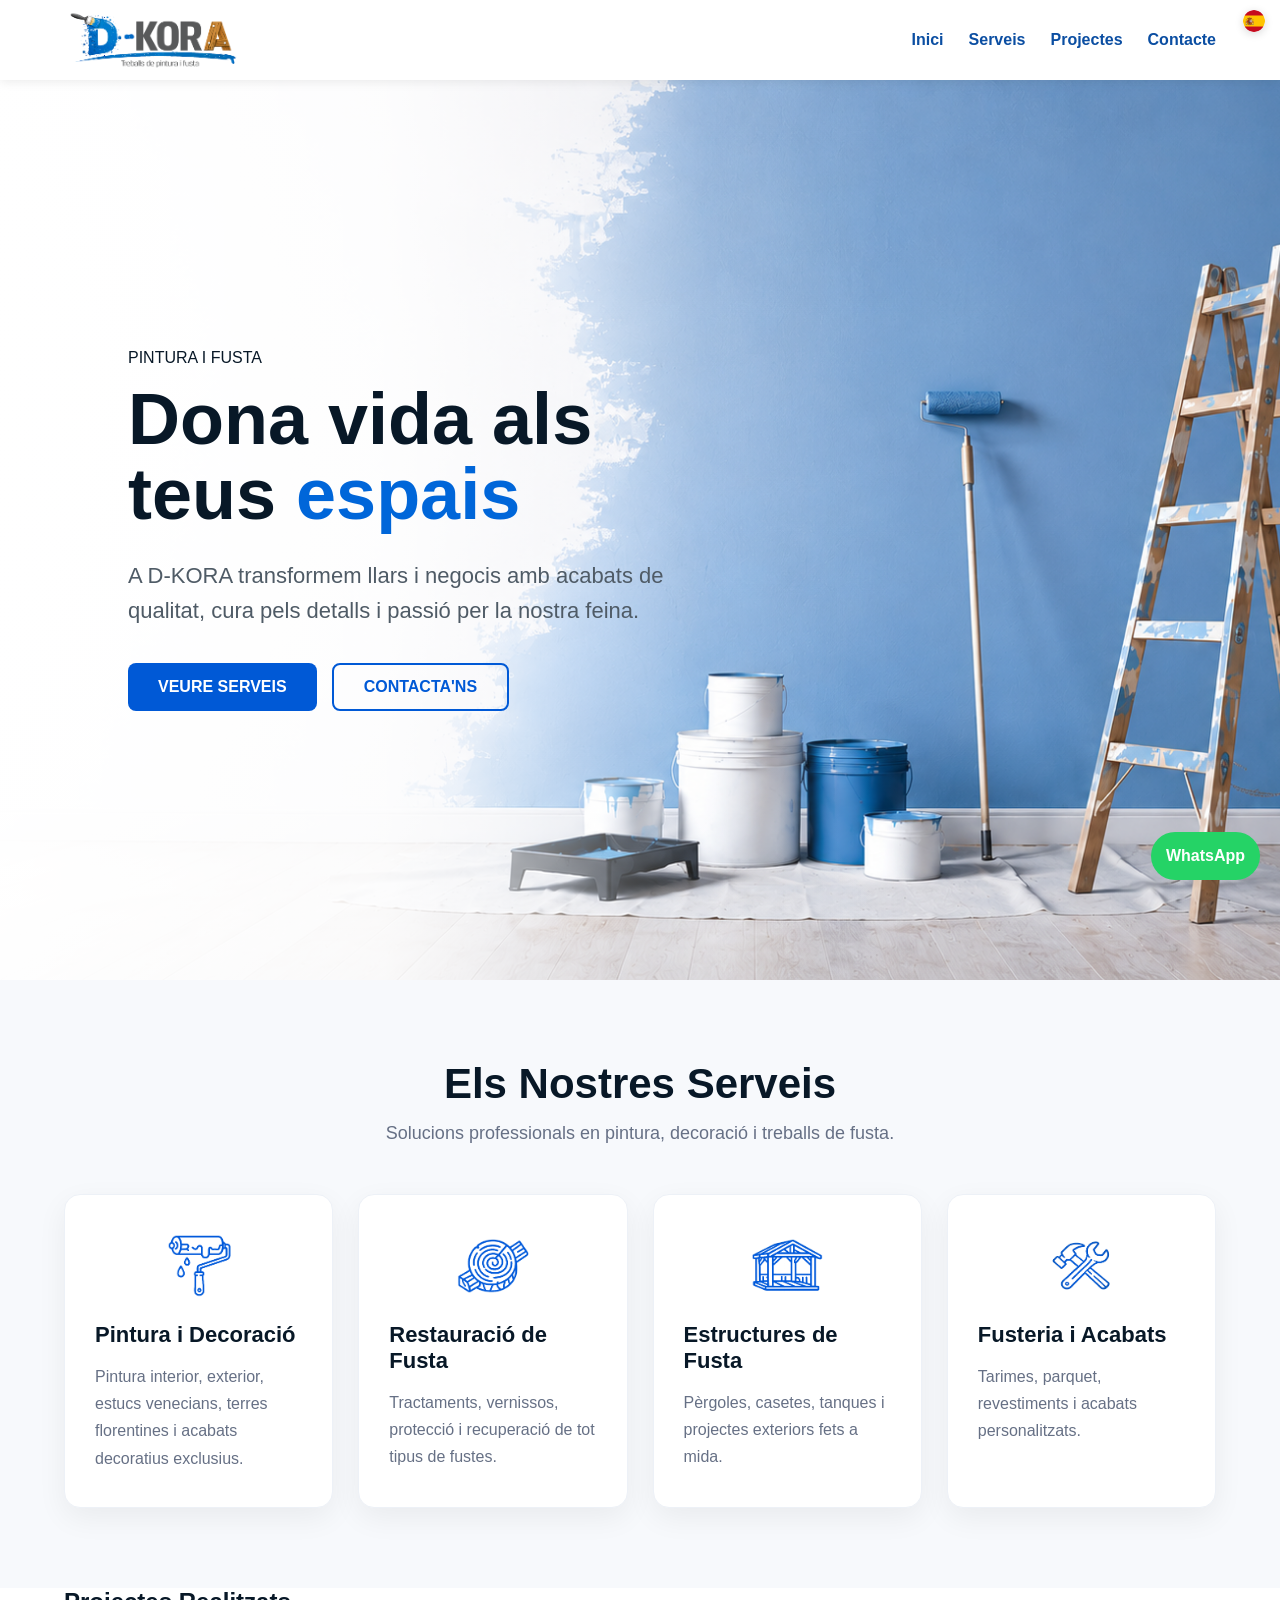
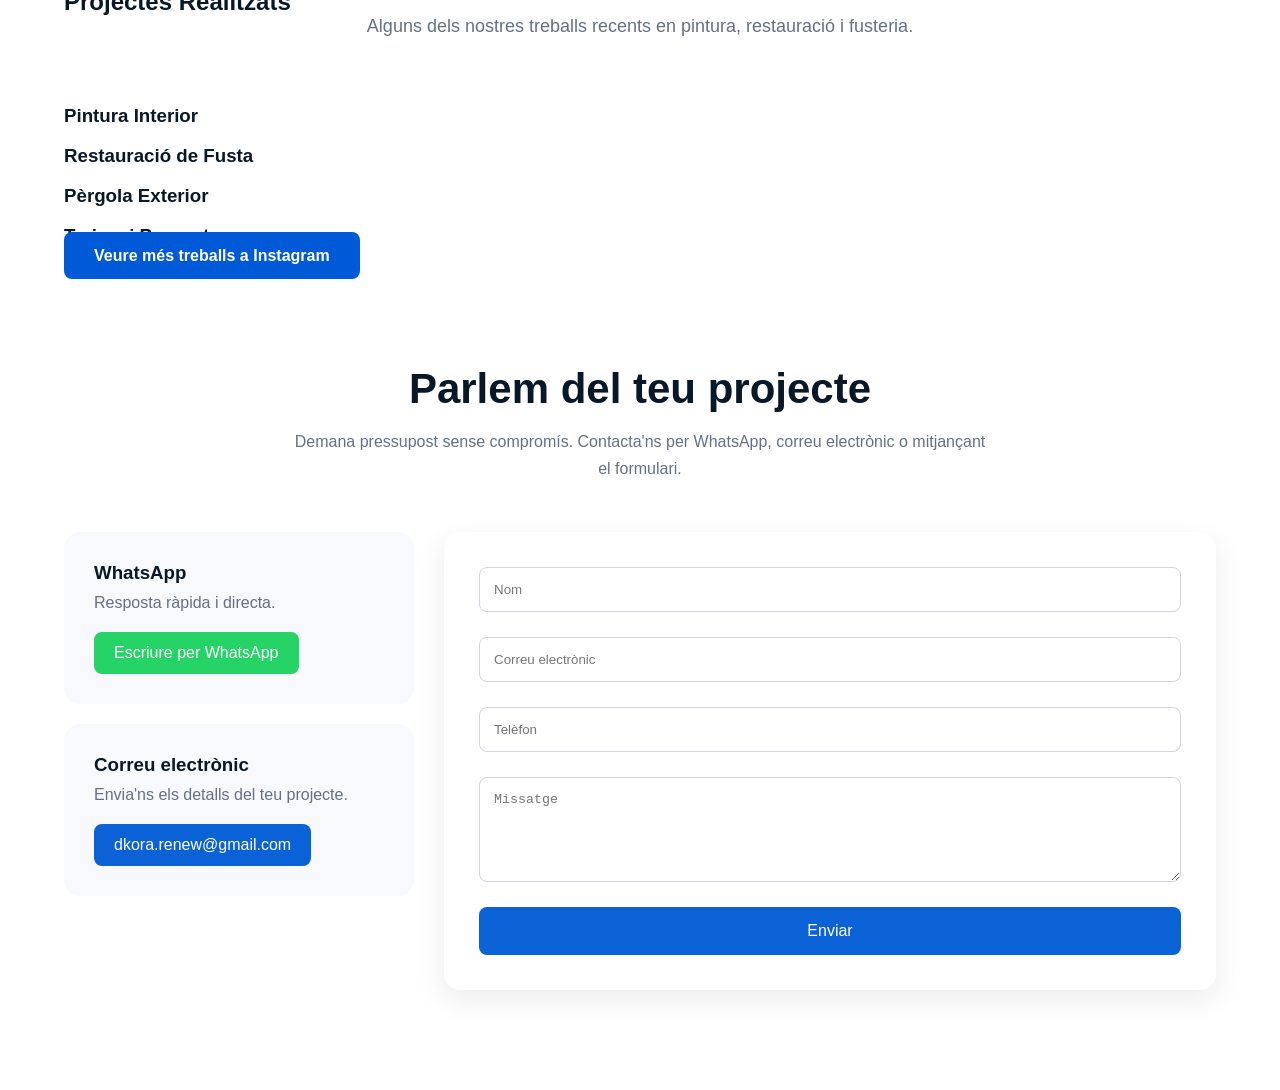
==== index.html @ 0441ef59 "Update index.html" ====
<!DOCTYPE html>
<html lang="es">
<head>
<meta charset="UTF-8">
<meta name="viewport" content="width=device-width,initial-scale=1">
<title>D-KORA</title>
<link rel="stylesheet" href="css/styles.css">
</head>
<body>
<header class="header">
<div class="container">
 <a href="#inicio" class="logo">
        <img src="img/logo.png" alt="D-KORA">
    </a>
<nav>
    <a href="#inicio"
       data-cat="Inici"
       data-es="Inicio">
       Inici
    </a>

    <a href="#servicios"
       data-cat="Serveis"
       data-es="Servicios">
       Serveis
    </a>

    <a href="#proyectos"
       data-cat="Projectes"
       data-es="Proyectos">
       Projectes
    </a>

    <a href="#contacto"
       data-cat="Contacte"
       data-es="Contacto">
       Contacte
    </a>
</nav>

<div class="lang-switch">
    <button id="lang-btn" aria-label="Cambiar idioma">
        <img id="lang-flag" src="img/es.png" alt="Cambiar idioma">
    </button>
</div>
 </div>
</header>

<section id="inicio" class="hero">
    <div class="hero-overlay">
        <div class="hero-content">
           <span id="hero-subtitle">PINTURA I FUSTA</span>

<h1 id="hero-title">
    Dona vida als teus <span>espais</span>
</h1>

<p id="hero-text">
    A D-KORA transformem llars i negocis amb acabats de qualitat,
    cura pels detalls i passió per la nostra feina.
</p>



            <div class="hero-buttons">
               <a id="btn-services" href="#servicios" class="btn-primary">
    VEURE SERVEIS
</a>

<a id="btn-contact" href="#contacto" class="btn-secondary">
    CONTACTA'NS
</a>
            </div>
        </div>
    </div>
</section>

<section id="servicios" class="section services">

    <div class="container">

        <h2 data-cat="Els Nostres Serveis" data-es="Nuestros Servicios">
            Els Nostres Serveis
        </h2>

        <p class="section-subtitle"
           data-cat="Solucions professionals en pintura, decoració i treballs de fusta."
           data-es="Soluciones profesionales en pintura, decoración y trabajos de madera.">
            Solucions professionals en pintura, decoració i treballs de fusta.
        </p>

        <div class="services-grid">

            <div class="service-card">
                <div class="service-icon">
                   <img src="img/ic_paint.png" alt="D-KORA" class="icon">
               </div>

                <h3 data-cat="Pintura i Decoració"
                    data-es="Pintura y Decoración">
                    Pintura i Decoració
                </h3>

                <p>
                    Pintura interior, exterior, estucs venecians,
                    terres florentines i acabats decoratius exclusius.
                </p>
            </div>

            <div class="service-card">
                <div class="service-icon">
                  <img src="img/ic_wood.png" alt="D-KORA" class="icon">
                </div>

                <h3 data-cat="Restauració de Fusta"
                    data-es="Restauración de Madera">
                    Restauració de Fusta
                </h3>

                <p>
                    Tractaments, vernissos, protecció i
                    recuperació de tot tipus de fustes.
                </p>
            </div>

            <div class="service-card">
                <div class="service-icon">
                 <img src="img/ic_structure.png" alt="D-KORA" class="icon">  
                </div>

                <h3 data-cat="Estructures de Fusta"
                    data-es="Estructuras de Madera">
                    Estructures de Fusta
                </h3>

                <p>
                    Pèrgoles, casetes, tanques i
                    projectes exteriors fets a mida.
                </p>
            </div>

            <div class="service-card">
                <div class="service-icon">
                   <img src="img/ic_maint.png" alt="D-KORA" class="icon">  
                </div>

                <h3 data-cat="Fusteria i Acabats"
                    data-es="Carpintería y Acabados">
                    Fusteria i Acabats
                </h3>

                <p>
                    Tarimes, parquet, revestiments i
                    acabats personalitzats.
                </p>
            </div>

        </div>

    </div>

</section>

<section id="proyectos" class="projects">

    <div class="container">

        <h2>Projectes Realitzats</h2>

        <p class="section-subtitle">
            Alguns dels nostres treballs recents en pintura,
            restauració i fusteria.
        </p>

        <div class="projects-grid">

            <div class="project-card large">
                <img src="img/projecte1.jpg" alt="">
                <div class="project-info">
                    <h3>Pintura Interior</h3>
                </div>
            </div>

            <div class="project-card">
                <img src="img/projecte2.jpg" alt="">
                <div class="project-info">
                    <h3>Restauració de Fusta</h3>
                </div>
            </div>

            <div class="project-card">
                <img src="img/projecte3.jpg" alt="">
                <div class="project-info">
                    <h3>Pèrgola Exterior</h3>
                </div>
            </div>

            <div class="project-card">
                <img src="img/projecte4.jpg" alt="">
                <div class="project-info">
                    <h3>Tarima i Parquet</h3>
                </div>
            </div>

        </div>

        <a
            href="https://www.instagram.com/dkora.renew/"
            target="_blank"
            class="btn-primary">
            Veure més treballs a Instagram
        </a>

    </div>

</section>
<section id="contacto" class="contact-section">

    <div class="container">

        <div class="contact-header">
            <h2>Parlem del teu projecte</h2>
            <p>
                Demana pressupost sense compromís.
                Contacta'ns per WhatsApp, correu electrònic
                o mitjançant el formulari.
            </p>
        </div>

        <div class="contact-grid">

            <div class="contact-info">

                <div class="contact-card">
                    <h3>WhatsApp</h3>
                    <p>Resposta ràpida i directa.</p>

                    <a
                        href="https://wa.me/34695128350"
                        target="_blank"
                        class="contact-btn whatsapp-btn">
                        Escriure per WhatsApp
                    </a>
                </div>

                <div class="contact-card">
                    <h3>Correu electrònic</h3>
                    <p>Envia'ns els detalls del teu projecte.</p>

                    <a
                        href="mailto:dkora.renew@gmail.com"
                        class="contact-btn">
                        dkora.renew@gmail.com
                    </a>
                </div>

            </div>

         <form id="contact-form" class="contact-form">

    <input
        type="text"
        id="nombre"
        placeholder="Nom"
        required>

    <input
        type="email"
        id="email"
        placeholder="Email"
        required>

    <input
        type="tel"
        id="telefono"
        placeholder="Telèfon">

    <textarea
        id="mensaje"
        rows="5"
        placeholder="Explica'ns el teu projecte"
        required></textarea>

    <button id="btn-enviar" type="submit">
    Sol·licitar pressupost
</button>
     

</form>
           
        </div>

    </div>

</section>

<a class="whatsapp" href="https://wa.me/34695128350" target="_blank">WhatsApp</a>

<script src="js/main.js"></script>
</body>
</html>
---- css/styles.css ----
*{
    margin:0;
    padding:0;
    box-sizing:border-box;
}

html{
    scroll-behavior:smooth;
}

body{
    font-family:Arial,sans-serif;
    color:#081827;
}

.container{
    width:min(1200px,90%);
    margin:auto;
}

/* HEADER */

.header{
    position:sticky;
    top:0;
    background:#fff;
    padding:10px 0;
    box-shadow:0 2px 10px rgba(0,0,0,.08);
    z-index:1000;
    position:relative;
}

.header .container{
    display:flex;
    justify-content:space-between;
    align-items:center;
}

.logo{
    display:flex;
    align-items:center;
    text-decoration:none;
}

.logo img{
    height:60px;
    width:auto;
    display:block;
}

nav{
    display:flex;
    align-items:center;
    gap:25px;
}

nav a{
    text-decoration:none;
    color:#0b4ea2;
    font-weight:600;
    transition:.3s;
}

nav a:hover{
    color:#0059d6;
}

/* IDIOMA */

.lang-switch{
    position:absolute;
    top:10px;
    right:15px;
    z-index:2000;
}

#lang-btn{
    background:none;
    border:none;
    padding:0;
    margin:0;
    cursor:pointer;
    display:flex;
    align-items:center;
    justify-content:center;
}

#lang-flag{
    width:22px;
    height:22px;
    display:block;
    border-radius:50%;
    box-shadow:0 2px 8px rgba(0,0,0,.15);
    transition:.3s;
}

#lang-flag:hover{
    transform:scale(1.1);
}

/* HERO */

.hero{
    min-height:100vh;
    background-image:
        linear-gradient(
            90deg,
            rgba(255,255,255,0.97) 0%,
            rgba(255,255,255,0.85) 30%,
            rgba(255,255,255,0.10) 55%,
            rgba(255,255,255,0) 70%
        ),
        url("../img/hero-bg.png");

    background-size:cover;
    background-position:center;
    display:flex;
    align-items:center;
}

.hero-overlay{
    width:100%;
}

.hero-content{
    max-width:550px;
    margin-left:10%;
}

.hero-subtitle{
    color:#0059d6;
    font-size:14px;
    font-weight:700;
    letter-spacing:1px;
}

.hero h1{
    font-size:72px;
    line-height:1.05;
    margin:15px 0 25px;
    color:#081827;
}

.hero h1 span{
    color:#0066d9;
}

.hero p{
    font-size:22px;
    line-height:1.6;
    color:#4f5b66;
    margin-bottom:35px;
}

/* BOTONES */

.hero-buttons{
    display:flex;
    gap:15px;
    flex-wrap:wrap;
}

.btn-primary{
    background:#0059d6;
    color:white;
    padding:15px 30px;
    border-radius:8px;
    text-decoration:none;
    font-weight:600;
    transition:.3s;
}

.btn-primary:hover{
    transform:translateY(-2px);
}

.btn-secondary{
    border:2px solid #0059d6;
    color:#0059d6;
    padding:13px 30px;
    border-radius:8px;
    text-decoration:none;
    font-weight:600;
    transition:.3s;
}

.btn-secondary:hover{
    background:#0059d6;
    color:white;
}

.btn{
    display:inline-block;
    margin-top:20px;
    background:#0b62d6;
    color:#fff;
    padding:12px 20px;
    border-radius:8px;
    text-decoration:none;
}

/* SECCIONES */

.section{
    padding:80px 0;
}

.alt{
    background:#f5f7fb;
}


/* GRID */

.grid{
    display:grid;
    grid-template-columns:repeat(auto-fit,minmax(220px,1fr));
    gap:20px;
    margin-top:30px;
}

.card{
    background:#fff;
    padding:30px;
    border-radius:12px;
    box-shadow:0 2px 10px rgba(0,0,0,.08);
    transition:.3s;
}

.card:hover{
    transform:translateY(-5px);
}

/* FORMULARIO */

form{
    display:grid;
    gap:10px;
}

input,
textarea{
    padding:12px;
    border:1px solid #ddd;
    border-radius:8px;
}

button{
    padding:12px;
    background:#0b62d6;
    color:#fff;
    border:0;
    border-radius:8px;
    cursor:pointer;
}

/* WHATSAPP */

.whatsapp{
    position:fixed;
    right:20px;
    bottom:20px;
    background:#25D366;
    color:#fff;
    padding:15px;
    border-radius:50px;
    text-decoration:none;
    font-weight:600;
    z-index:999;
}

/* SERVICIOS */

.services{
    background:#f7f9fc;
}

.services h2{
    text-align:center;
    font-size:42px;
    margin-bottom:15px;
}

.section-subtitle{
    text-align:center;
    color:#667085;
    max-width:700px;
    margin:0 auto 50px;
    font-size:18px;
}

.services-grid{
    display:grid;
    grid-template-columns:repeat(auto-fit,minmax(260px,1fr));
    gap:25px;
}

.service-card{
    background:#fff;
    padding:35px 30px;
    border-radius:16px;
    box-shadow:0 10px 30px rgba(0,0,0,.06);
    transition:.3s;
    border:1px solid #edf1f7;
}

.service-card:hover{
    transform:translateY(-8px);
    box-shadow:0 20px 40px rgba(0,0,0,.12);
}

.service-icon{
    margin-bottom:20px;
    display:flex;
    justify-content:center;
}

.icon{
    width:72px;
    height:72px;
    object-fit:contain;
    display:block;
}

.service-card h3{
    font-size:22px;
    margin-bottom:15px;
    color:#081827;
}

.service-card p{
    color:#667085;
    line-height:1.7;
}

/* CONTACTO */
.contact-section{
    padding:100px 0;
    background:#ffffff;
}

.contact-header{
    text-align:center;
    max-width:700px;
    margin:0 auto 50px;
}

.contact-header h2{
    font-size:42px;
    margin-bottom:15px;
}

.contact-header p{
    color:#667085;
    line-height:1.7;
}

.contact-grid{
    display:grid;
    grid-template-columns:350px 1fr;
    gap:30px;
}

.contact-info{
    display:flex;
    flex-direction:column;
    gap:20px;
}

.contact-card{
    background:#f7f9fc;
    padding:30px;
    border-radius:16px;
}

.contact-card h3{
    margin-bottom:10px;
}

.contact-card p{
    margin-bottom:20px;
    color:#667085;
}

.contact-btn{
    display:inline-block;
    padding:12px 20px;
    background:#0b62d6;
    color:#fff;
    text-decoration:none;
    border-radius:8px;
}

.whatsapp-btn{
    background:#25D366;
}

.contact-form{
    background:#fff;
    padding:35px;
    border-radius:16px;
    box-shadow:0 10px 30px rgba(0,0,0,.08);
}

.contact-form input,
.contact-form textarea{
    width:100%;
    padding:14px;
    border:1px solid #d0d5dd;
    border-radius:8px;
    margin-bottom:15px;
}

.contact-form button{
    width:100%;
    background:#0b62d6;
    color:#fff;
    padding:15px;
    border:none;
    border-radius:8px;
    font-size:16px;
    cursor:pointer;
}

/* RESPONSIVE */

@media (max-width:768px){

.lang-switch{
    top:8px;
    right:8px;
}

#lang-flag{
    width:20px;
    height:20px;
}

   .header .container{
    flex-direction:column;
    gap:15px;
    position:relative;
}

    nav{
        flex-wrap:wrap;
        justify-content:center;
        gap:15px;
    }

    .hero{
        min-height:90vh;
        background-position:center;
    }

    .hero-content{
        margin:0 20px;
        max-width:100%;
    }

    .hero h1{
        font-size:48px;
    }

    .hero p{
        font-size:18px;
    }

    .logo img{
        height:50px;
    }

    /* SERVICIOS */

.services h2{
    font-size:32px;
}

.section-subtitle{
    font-size:16px;
    margin-bottom:35px;
    padding:0 10px;
}

.services-grid{
    grid-template-columns:1fr;
    gap:20px;
}

.service-card{
    padding:25px 20px;
}

.service-icon{
    margin-bottom:20px;
    display:flex;
    justify-content:center;
}

.icon{
    width:48px;
    height:48px;
    object-fit:contain;
    display:block;
}

.service-card h3{
    font-size:20px;
}

.service-card p{
    font-size:15px;
    line-height:1.6;
}

    /*CONTACTO*/
    .contact-grid{
    grid-template-columns:1fr;
}
}
@media (max-width:1024px){

    .services-grid{
        grid-template-columns:repeat(2,1fr);
    }

}
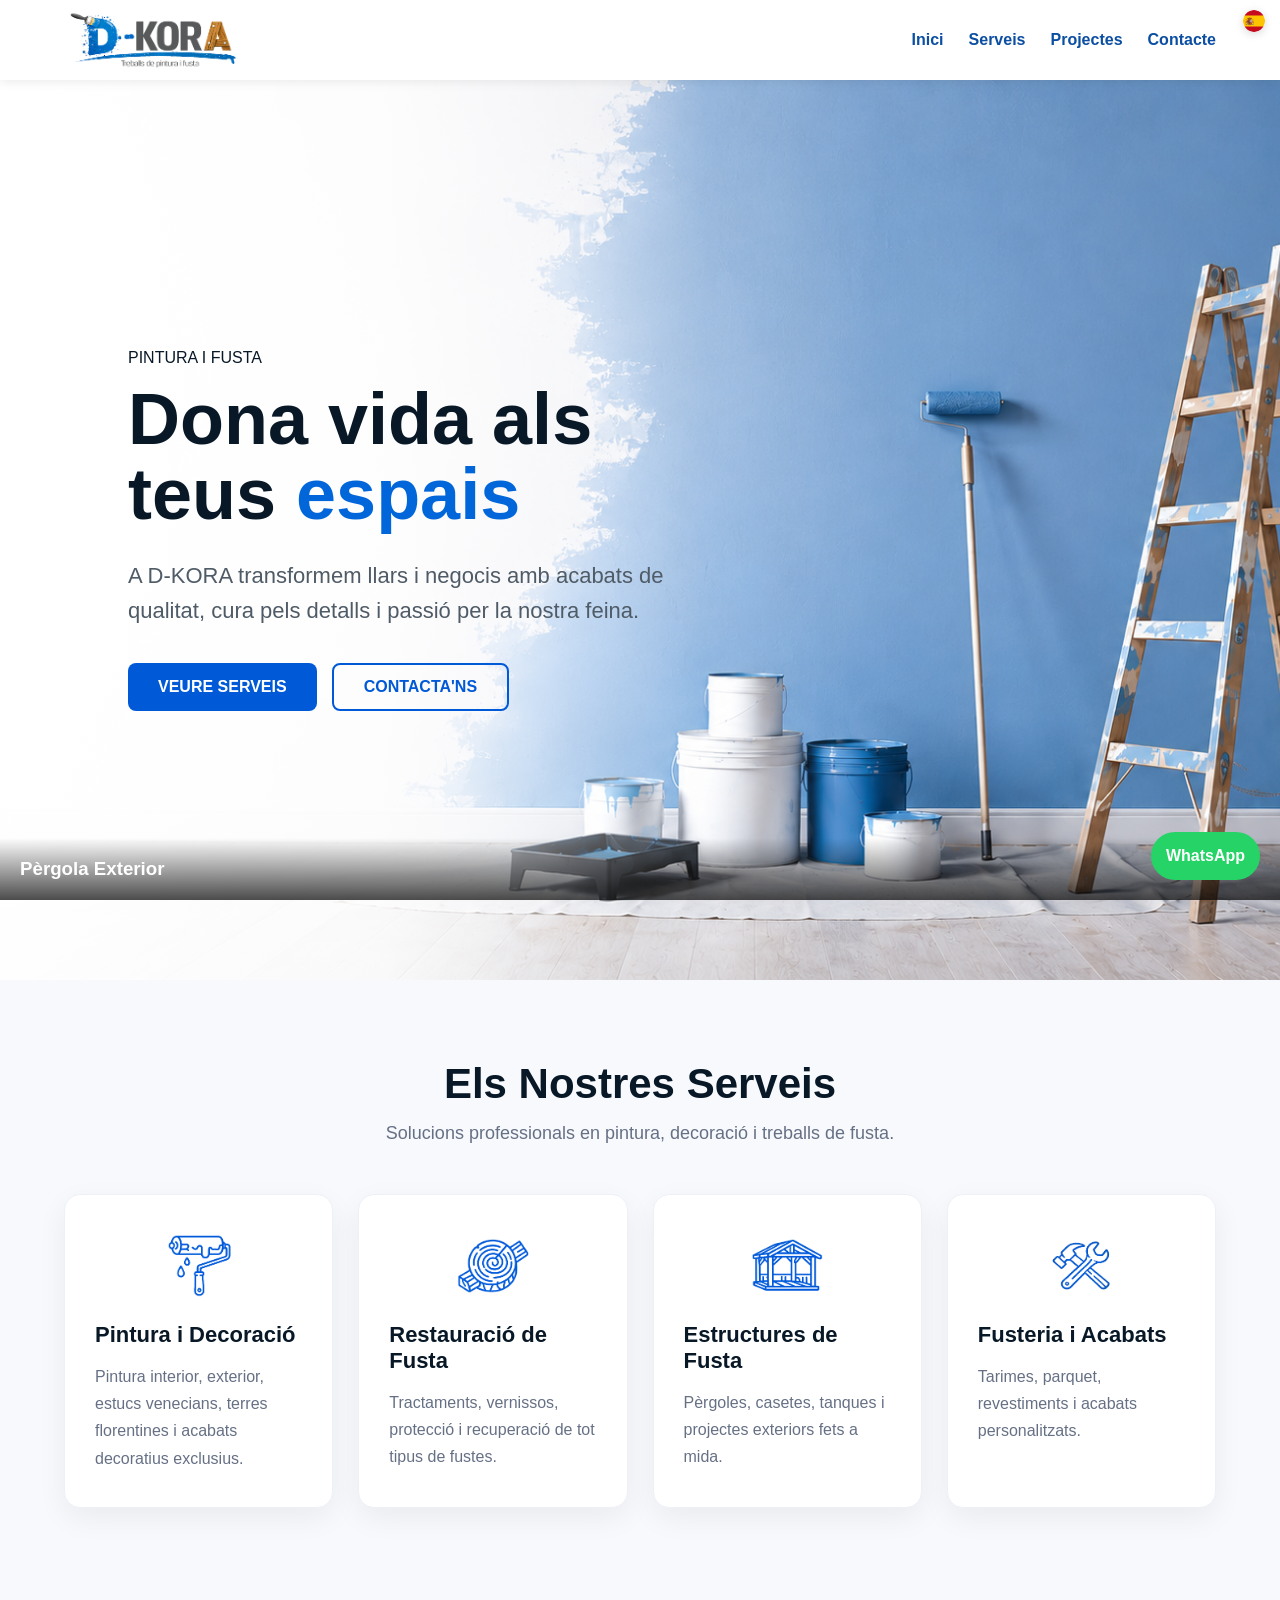
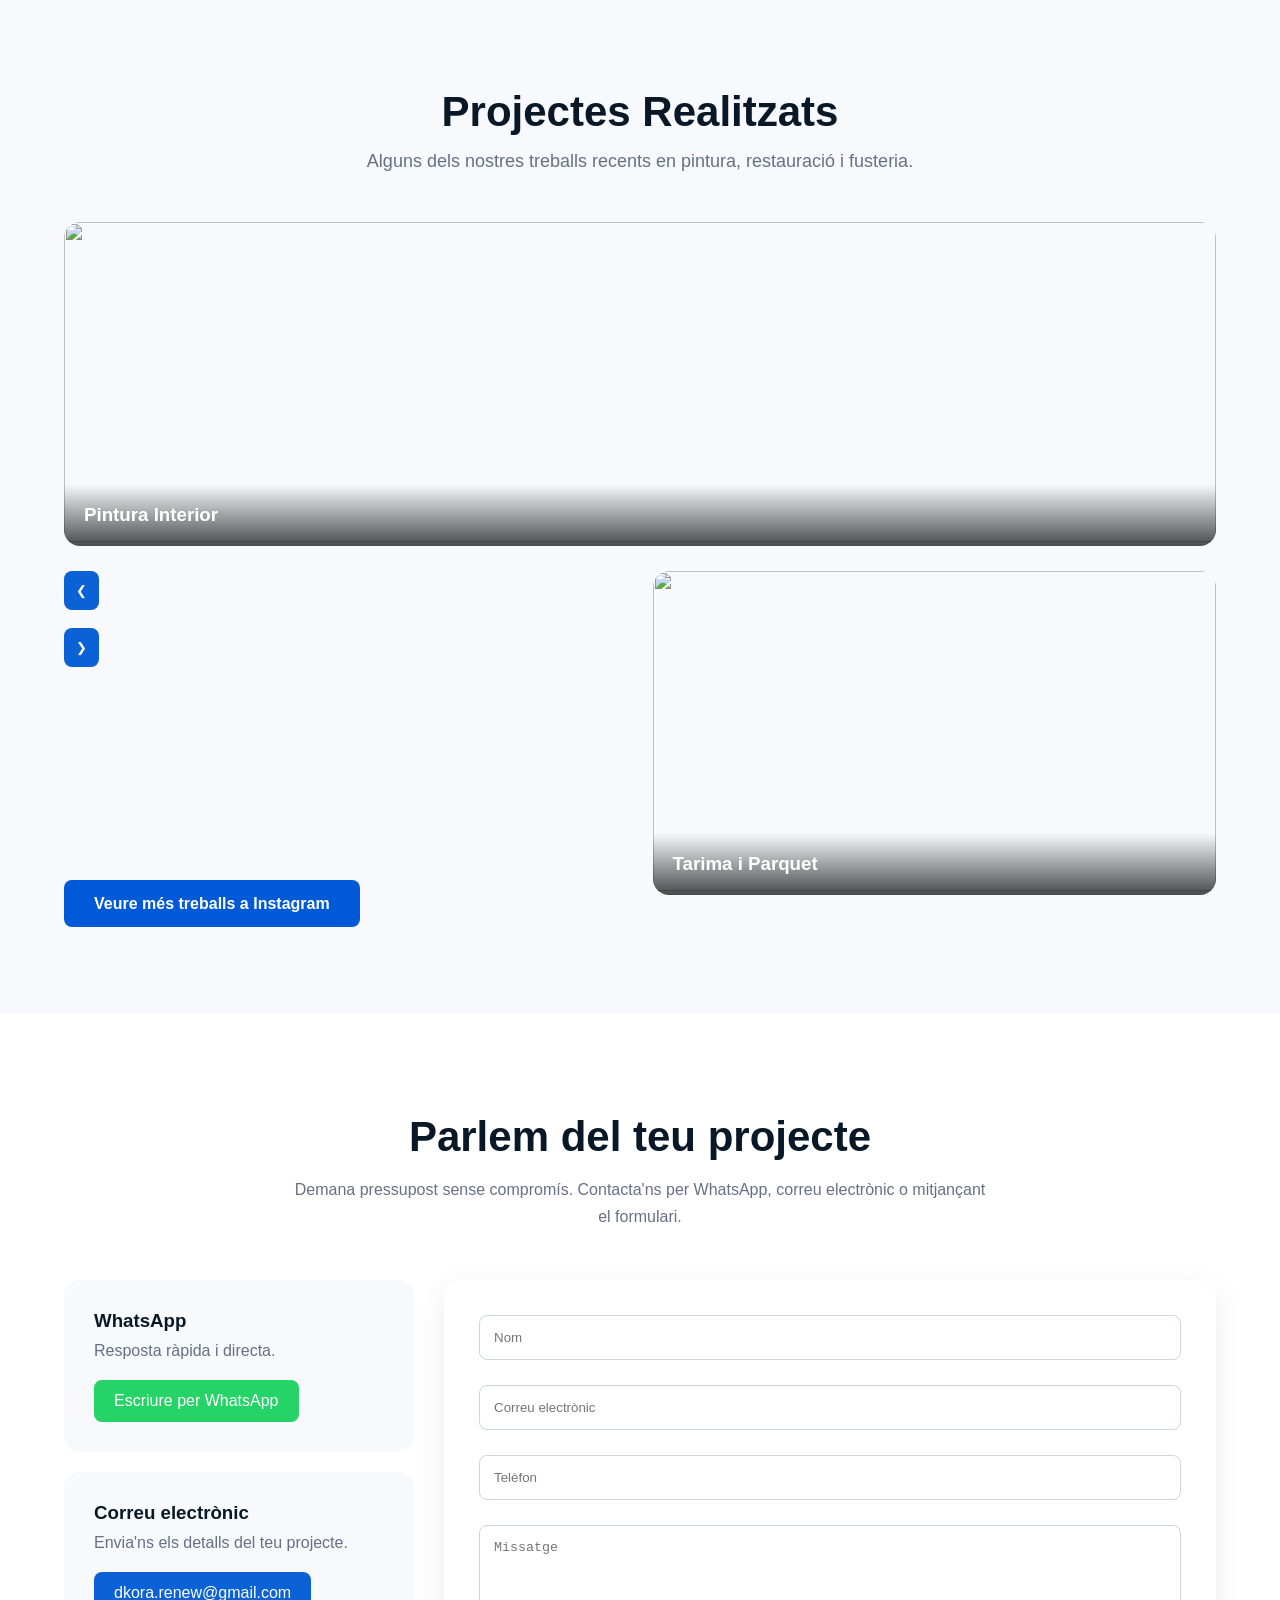
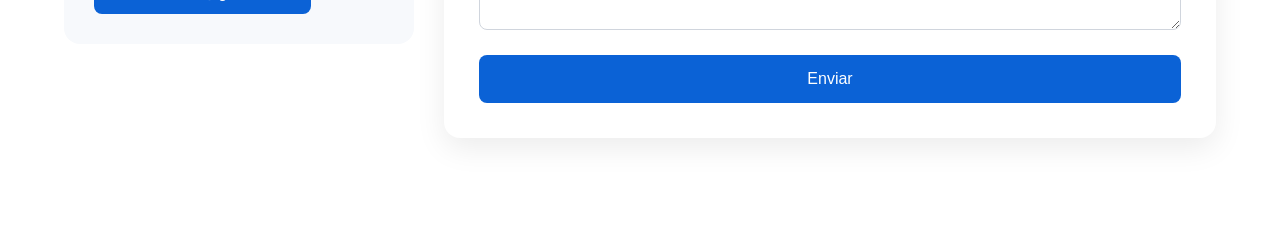
==== commit e69ea7ef: "Update index.html" ====
--- a/index.html
+++ b/index.html
@@ -180,20 +180,27 @@
                     <h3>Pintura Interior</h3>
                 </div>
             </div>
-
-            <div class="project-card">
-                <img src="img/projecte2.jpg" alt="">
-                <div class="project-info">
-                    <h3>Restauració de Fusta</h3>
-                </div>
-            </div>
-
-            <div class="project-card">
-                <img src="img/projecte3.jpg" alt="">
-                <div class="project-info">
+<div class="project-category">
+
+     <div class="project-info">
                     <h3>Pèrgola Exterior</h3>
                 </div>
-            </div>
+
+    <div class="mini-carousel">
+        <button class="carousel-prev">❮</button>
+        <div class="carousel-images">
+            <img src="img/fusta1.png" alt="">
+            <img src="img/fusta2.png" alt="">
+            <img src="img/fusta3.png" alt="">
+            <img src="img/fusta4.png" alt="">
+        </div>
+
+        <button class="carousel-next">❯</button>
+
+    </div>
+
+</div>
+        
 
             <div class="project-card">
                 <img src="img/projecte4.jpg" alt="">
--- a/css/styles.css
+++ b/css/styles.css
@@ -333,6 +333,59 @@
     line-height:1.7;
 }
 
+.projects{
+    padding:100px 0;
+    background:#f7f9fc;
+}
+
+.projects h2{
+    text-align:center;
+    font-size:42px;
+    margin-bottom:15px;
+}
+
+.projects-grid{
+    margin-top:50px;
+    display:grid;
+    grid-template-columns:repeat(2,1fr);
+    gap:25px;
+}
+
+.project-card{
+    position:relative;
+    overflow:hidden;
+    border-radius:16px;
+    cursor:pointer;
+}
+
+.project-card img{
+    width:100%;
+    height:320px;
+    object-fit:cover;
+    transition:.4s;
+}
+
+.project-card:hover img{
+    transform:scale(1.08);
+}
+
+.project-info{
+    position:absolute;
+    bottom:0;
+    left:0;
+    width:100%;
+    padding:20px;
+    color:white;
+    background:linear-gradient(
+        transparent,
+        rgba(0,0,0,.7)
+    );
+}
+
+.large{
+    grid-column:span 2;
+}
+
 /* CONTACTO */
 .contact-section{
     padding:100px 0;
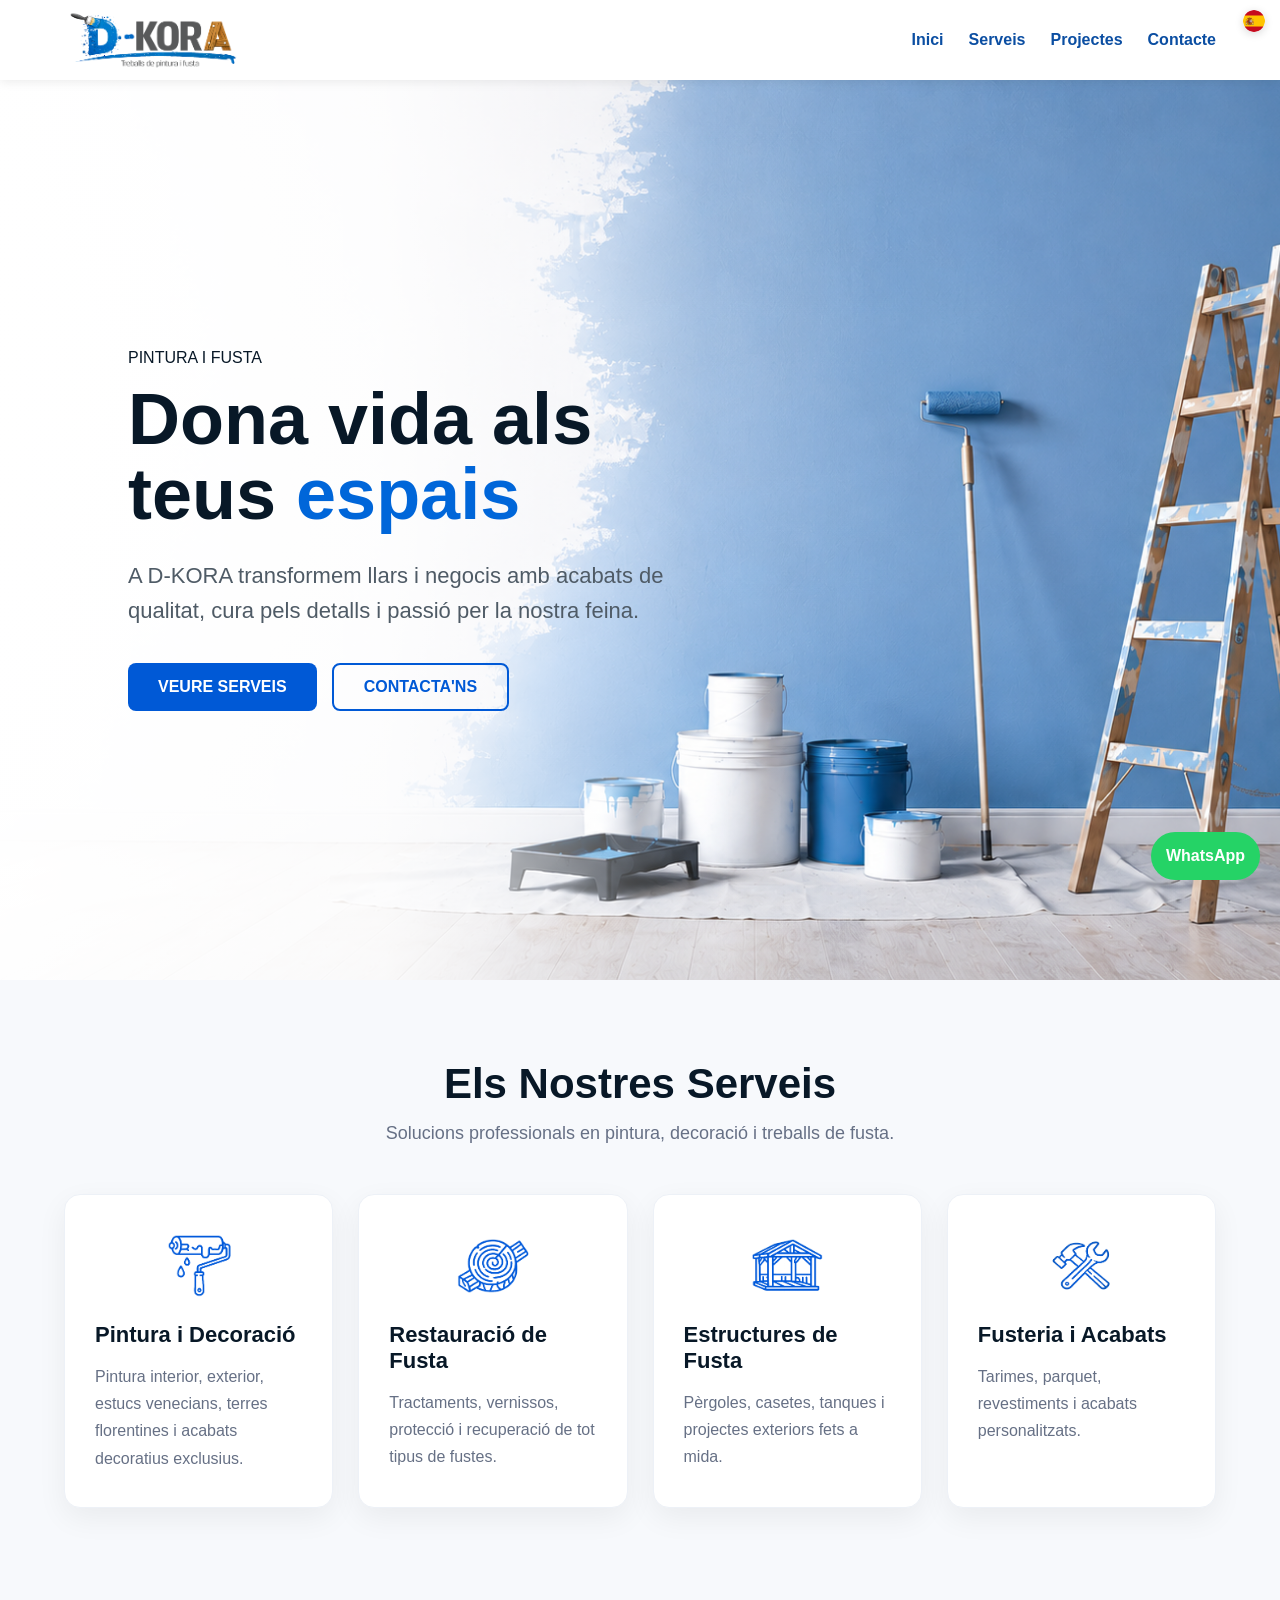
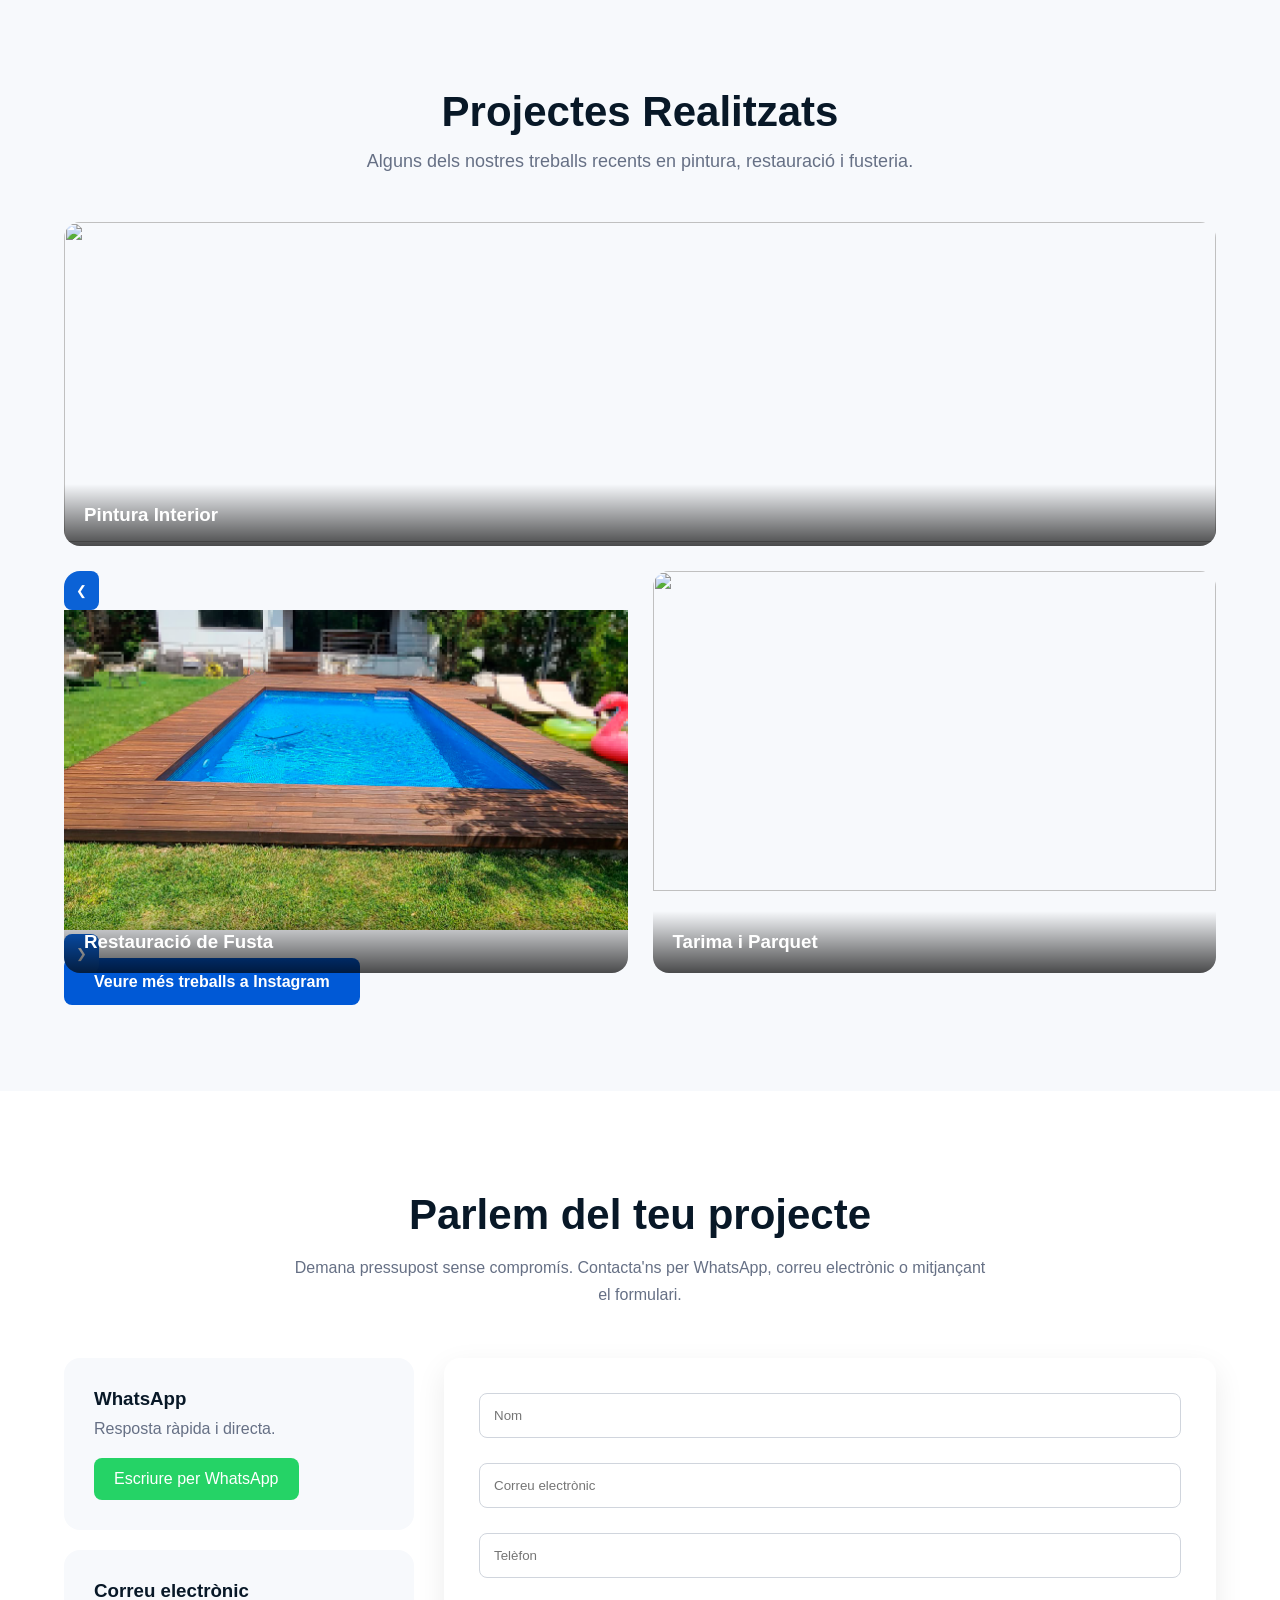
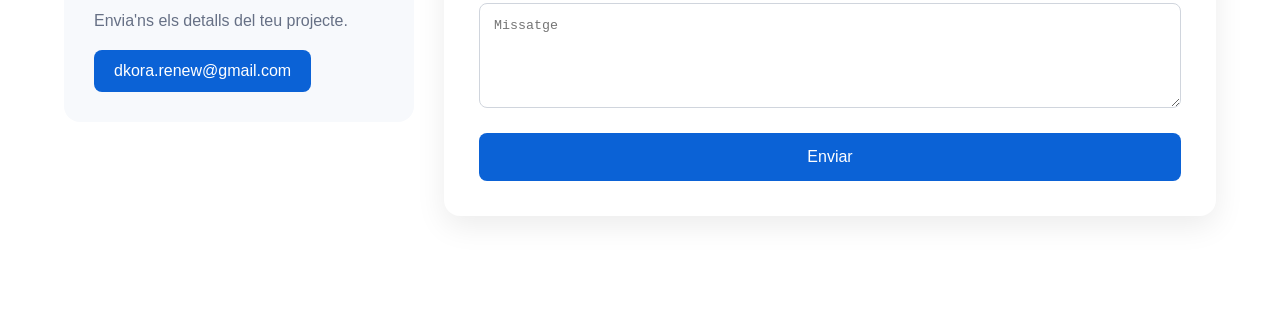
==== commit b5a114e5: "Update index.html" ====
--- a/index.html
+++ b/index.html
@@ -180,27 +180,22 @@
                     <h3>Pintura Interior</h3>
                 </div>
             </div>
-<div class="project-category">
-
-     <div class="project-info">
-                    <h3>Pèrgola Exterior</h3>
-                </div>
-
-    <div class="mini-carousel">
-        <button class="carousel-prev">❮</button>
-        <div class="carousel-images">
-            <img src="img/fusta1.png" alt="">
-            <img src="img/fusta2.png" alt="">
-            <img src="img/fusta3.png" alt="">
-            <img src="img/fusta4.png" alt="">
-        </div>
-
-        <button class="carousel-next">❯</button>
-
+<div class="project-card">
+
+    <button class="arrow prev">❮</button>
+
+    <img
+        src="img/projects/fusta1.png"
+        class="project-image"
+        data-images="img/projects/fusta1.png,img/projects/fusta2.png,img/projects/fusta3.png,img/projects/fusta4.png">
+
+    <button class="arrow next">❯</button>
+
+    <div class="project-info">
+        <h3>Restauració de Fusta</h3>
     </div>
 
 </div>
-        
 
             <div class="project-card">
                 <img src="img/projecte4.jpg" alt="">
--- a/css/styles.css
+++ b/css/styles.css
@@ -475,6 +475,51 @@
     cursor:pointer;
 }
 
+.project-category{
+    margin-bottom:60px;
+}
+
+.project-category h3{
+    margin-bottom:20px;
+    font-size:28px;
+}
+
+.mini-carousel{
+    display:flex;
+    align-items:center;
+    gap:15px;
+}
+
+.carousel-images{
+    display:flex;
+    gap:15px;
+    overflow-x:auto;
+    scroll-behavior:smooth;
+    flex:1;
+}
+
+.carousel-images::-webkit-scrollbar{
+    display:none;
+}
+
+.carousel-images img{
+    width:350px;
+    height:250px;
+    object-fit:cover;
+    border-radius:16px;
+    flex-shrink:0;
+}
+
+.carousel-prev,
+.carousel-next{
+    width:45px;
+    height:45px;
+    border:none;
+    border-radius:50%;
+    cursor:pointer;
+}
+
+
 /* RESPONSIVE */
 
 @media (max-width:768px){
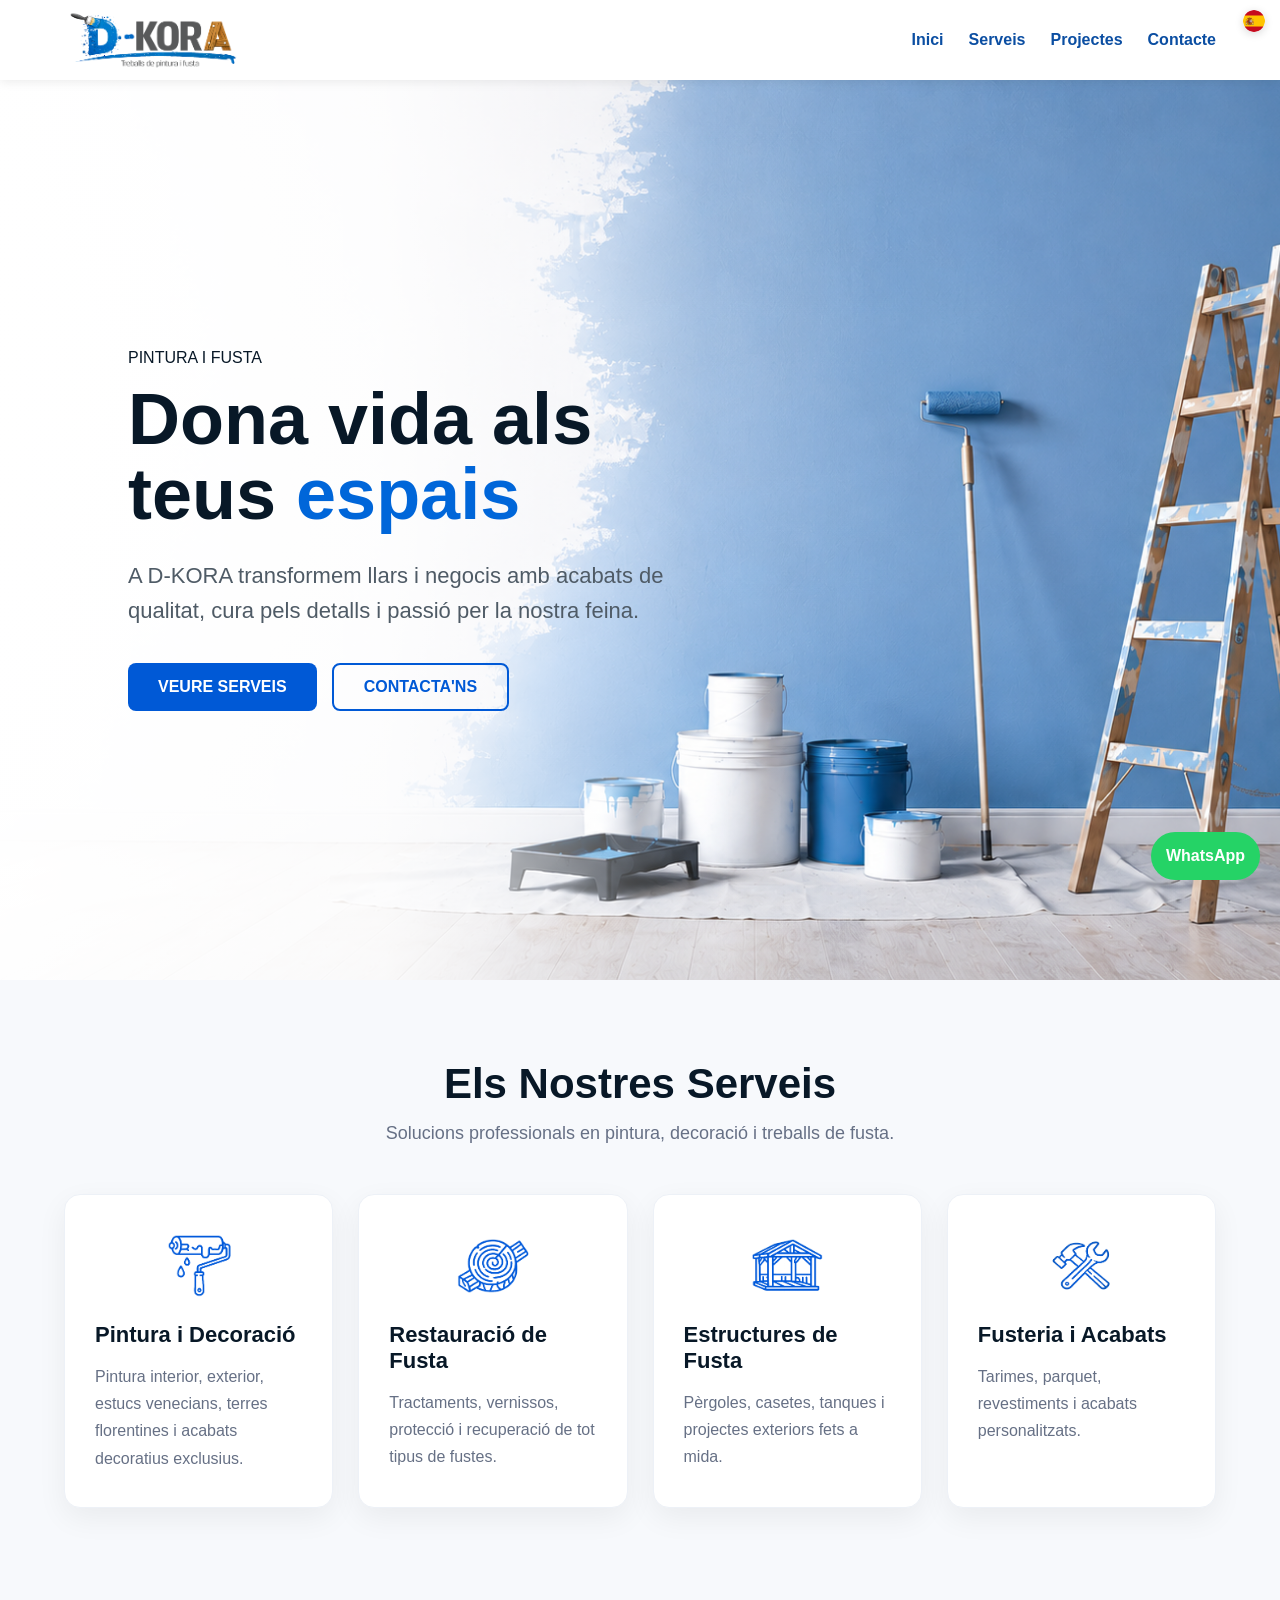
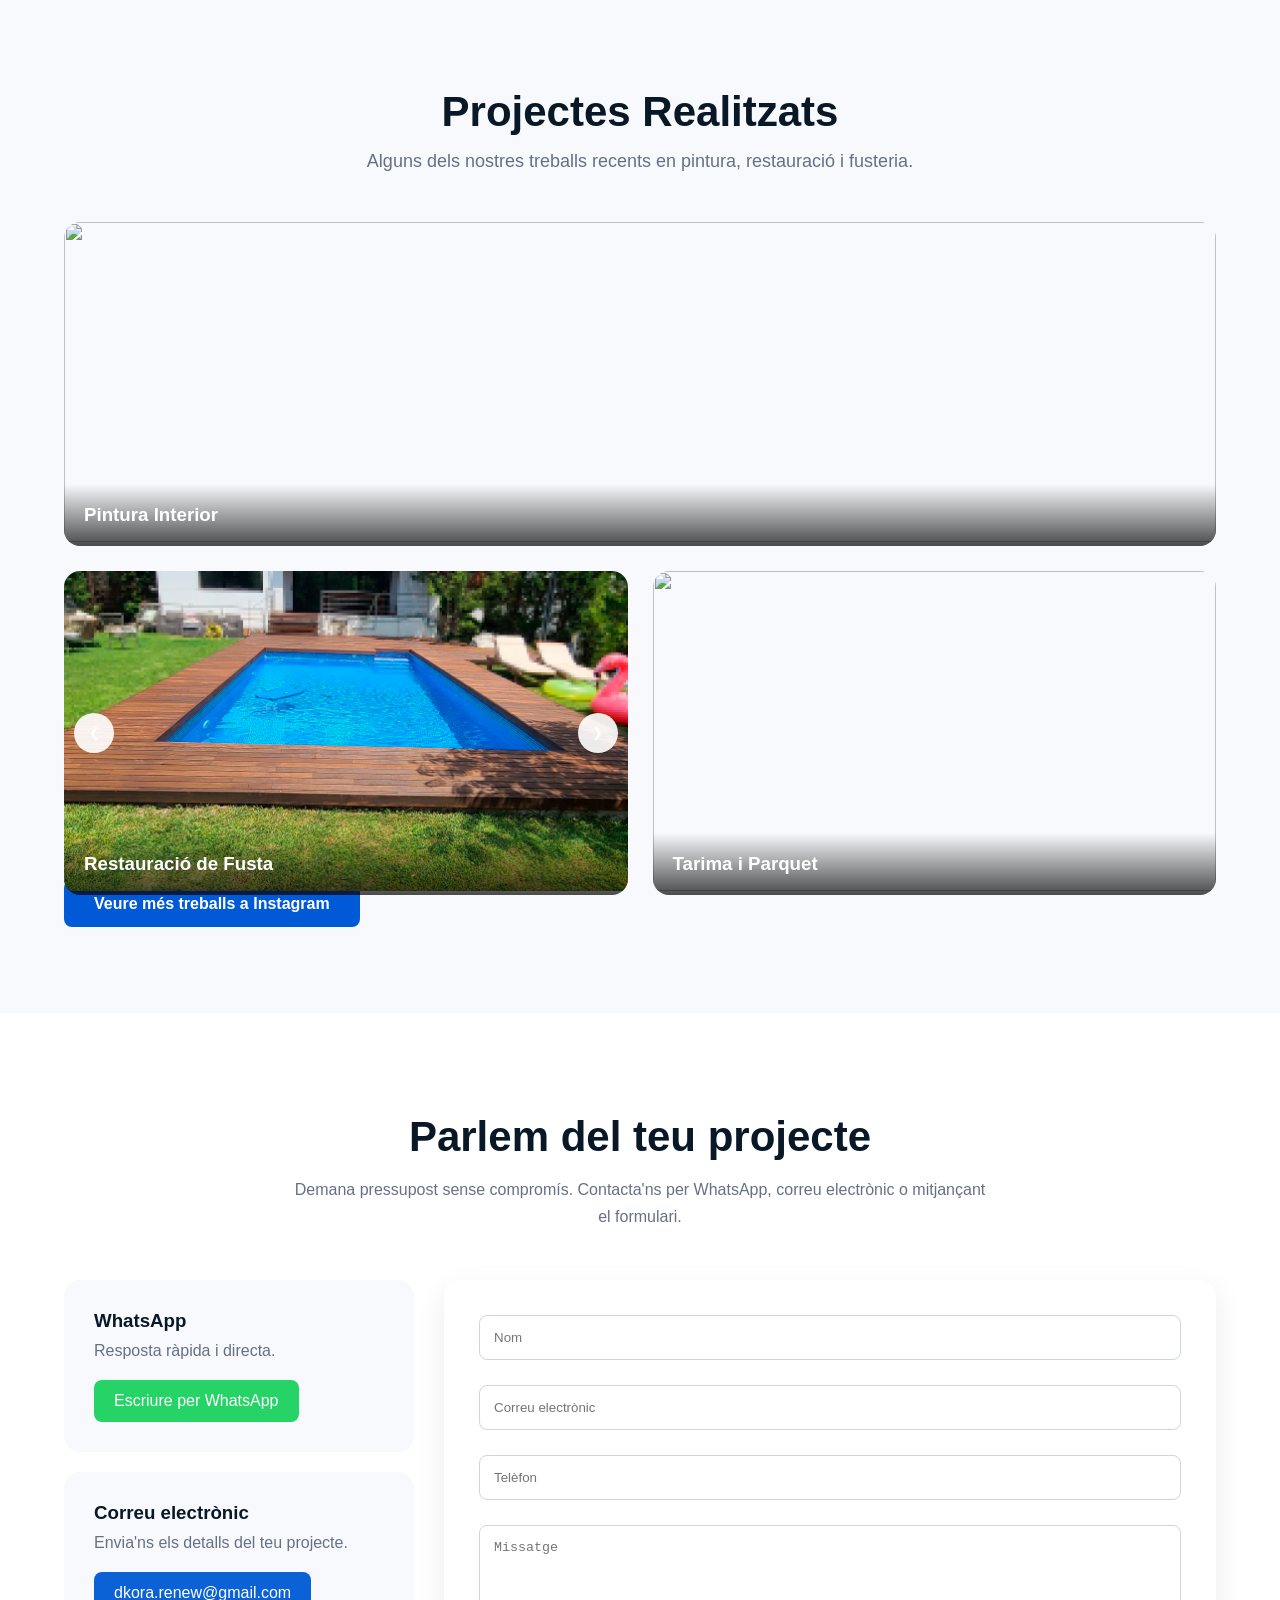
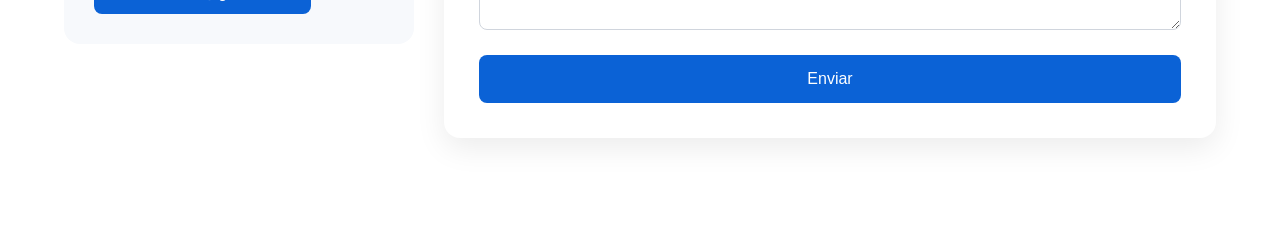
==== commit ccada1ed: "Update index.html" ====
--- a/index.html
+++ b/index.html
@@ -190,6 +190,7 @@
         data-images="img/projects/fusta1.png,img/projects/fusta2.png,img/projects/fusta3.png,img/projects/fusta4.png">
 
     <button class="arrow next">❯</button>
+    <div class="dots"></div>
 
     <div class="project-info">
         <h3>Restauració de Fusta</h3>
--- a/css/styles.css
+++ b/css/styles.css
@@ -357,6 +357,33 @@
     border-radius:16px;
     cursor:pointer;
 }
+.project-card{
+    position:relative;
+}
+
+.arrow{
+    position:absolute;
+    top:50%;
+    transform:translateY(-50%);
+    z-index:10;
+
+    width:40px;
+    height:40px;
+
+    border:none;
+    border-radius:50%;
+
+    background:rgba(255,255,255,.9);
+    cursor:pointer;
+}
+
+.prev{
+    left:10px;
+}
+
+.next{
+    right:10px;
+}
 
 .project-card img{
     width:100%;
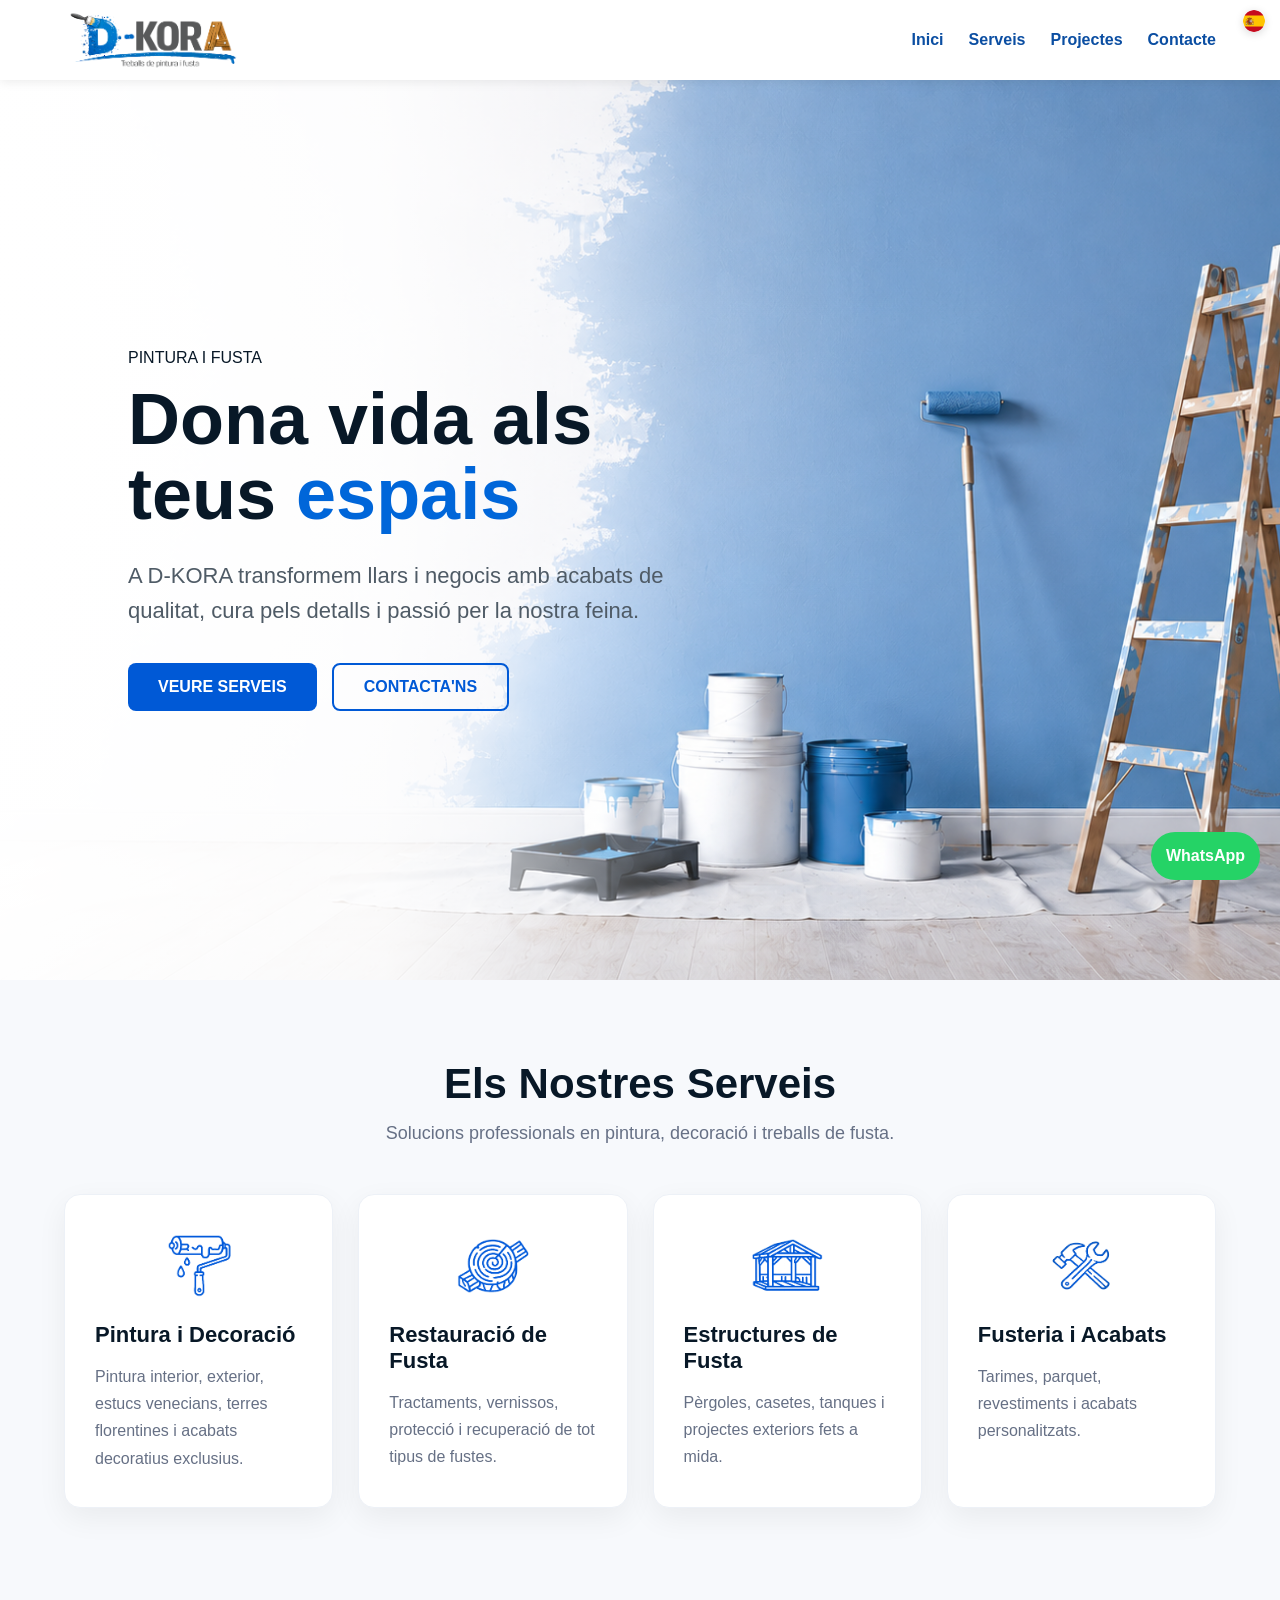
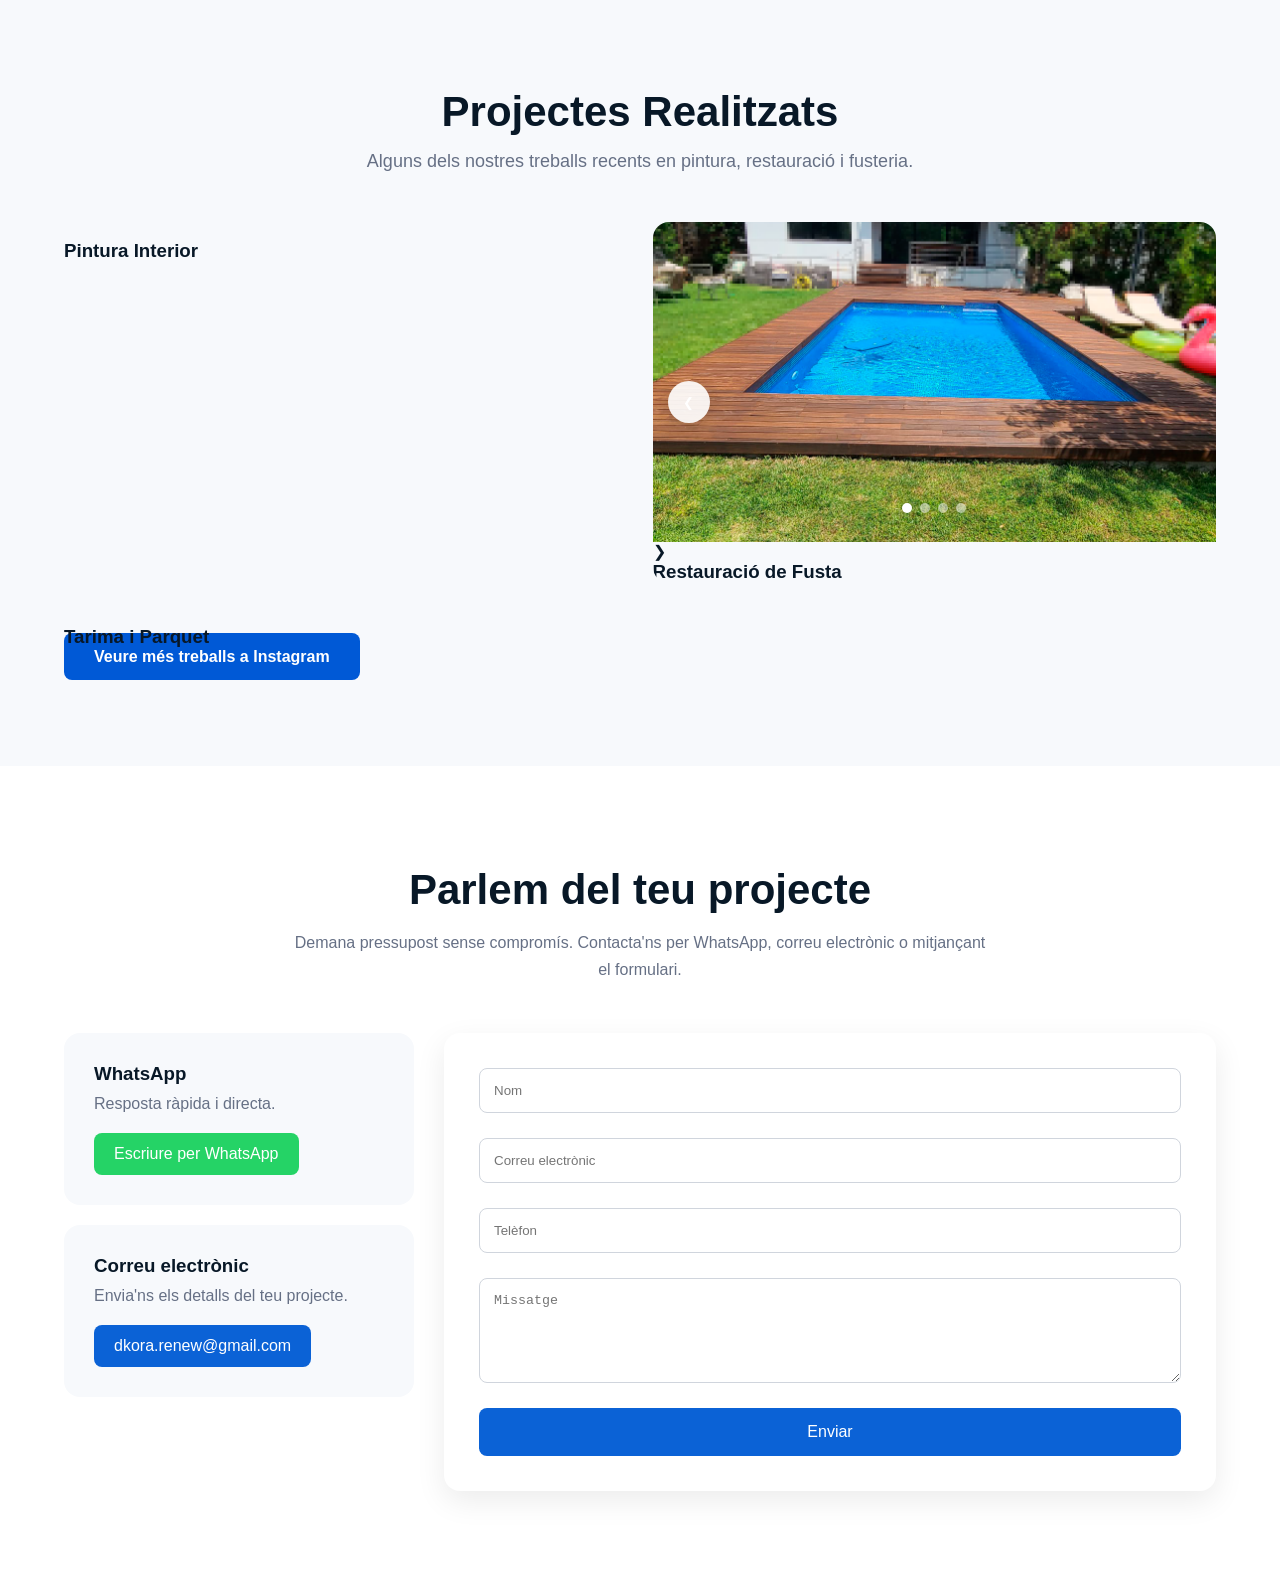
==== commit aa319178: "Update index.html" ====
--- a/index.html
+++ b/index.html
@@ -187,7 +187,7 @@
     <img
         src="img/projects/fusta1.png"
         class="project-image"
-        data-images="img/projects/fusta1.png,img/projects/fusta2.png,img/projects/fusta3.png,img/projects/fusta4.png">
+        data-images="img/projects/fusta1.png,img/projects/fusta2.png,img/projects/fusta3.jpg,img/projects/fusta4.jpg>
 
     <button class="arrow next">❯</button>
     <div class="dots"></div>
--- a/css/styles.css
+++ b/css/styles.css
@@ -333,6 +333,7 @@
     line-height:1.7;
 }
 
+/*PROJECTS*/
 .projects{
     padding:100px 0;
     background:#f7f9fc;
@@ -359,147 +360,6 @@
 }
 .project-card{
     position:relative;
-}
-
-.arrow{
-    position:absolute;
-    top:50%;
-    transform:translateY(-50%);
-    z-index:10;
-
-    width:40px;
-    height:40px;
-
-    border:none;
-    border-radius:50%;
-
-    background:rgba(255,255,255,.9);
-    cursor:pointer;
-}
-
-.prev{
-    left:10px;
-}
-
-.next{
-    right:10px;
-}
-
-.project-card img{
-    width:100%;
-    height:320px;
-    object-fit:cover;
-    transition:.4s;
-}
-
-.project-card:hover img{
-    transform:scale(1.08);
-}
-
-.project-info{
-    position:absolute;
-    bottom:0;
-    left:0;
-    width:100%;
-    padding:20px;
-    color:white;
-    background:linear-gradient(
-        transparent,
-        rgba(0,0,0,.7)
-    );
-}
-
-.large{
-    grid-column:span 2;
-}
-
-/* CONTACTO */
-.contact-section{
-    padding:100px 0;
-    background:#ffffff;
-}
-
-.contact-header{
-    text-align:center;
-    max-width:700px;
-    margin:0 auto 50px;
-}
-
-.contact-header h2{
-    font-size:42px;
-    margin-bottom:15px;
-}
-
-.contact-header p{
-    color:#667085;
-    line-height:1.7;
-}
-
-.contact-grid{
-    display:grid;
-    grid-template-columns:350px 1fr;
-    gap:30px;
-}
-
-.contact-info{
-    display:flex;
-    flex-direction:column;
-    gap:20px;
-}
-
-.contact-card{
-    background:#f7f9fc;
-    padding:30px;
-    border-radius:16px;
-}
-
-.contact-card h3{
-    margin-bottom:10px;
-}
-
-.contact-card p{
-    margin-bottom:20px;
-    color:#667085;
-}
-
-.contact-btn{
-    display:inline-block;
-    padding:12px 20px;
-    background:#0b62d6;
-    color:#fff;
-    text-decoration:none;
-    border-radius:8px;
-}
-
-.whatsapp-btn{
-    background:#25D366;
-}
-
-.contact-form{
-    background:#fff;
-    padding:35px;
-    border-radius:16px;
-    box-shadow:0 10px 30px rgba(0,0,0,.08);
-}
-
-.contact-form input,
-.contact-form textarea{
-    width:100%;
-    padding:14px;
-    border:1px solid #d0d5dd;
-    border-radius:8px;
-    margin-bottom:15px;
-}
-
-.contact-form button{
-    width:100%;
-    background:#0b62d6;
-    color:#fff;
-    padding:15px;
-    border:none;
-    border-radius:8px;
-    font-size:16px;
-    cursor:pointer;
 }
 
 .project-category{
@@ -546,6 +406,158 @@
     cursor:pointer;
 }
 
+.arrow{
+    position:absolute;
+    top:50%;
+    transform:translateY(-50%);
+
+    width:42px;
+    height:42px;
+
+    border:none;
+    border-radius:50%;
+
+    background:rgba(255,255,255,.9);
+
+    display:flex;
+    align-items:center;
+    justify-content:center;
+
+    cursor:pointer;
+    z-index:10;
+
+    box-shadow:0 4px 15px rgba(0,0,0,.15);
+}
+
+.prev{
+    left:15px;
+}
+
+.next{
+    right:15px;
+}
+
+.dots{
+    position:absolute;
+    bottom:70px;
+    left:50%;
+    transform:translateX(-50%);
+
+    display:flex;
+    gap:8px;
+
+    z-index:10;
+}
+
+.dot{
+    width:10px;
+    height:10px;
+    border-radius:50%;
+
+    background:rgba(255,255,255,.5);
+
+    transition:.3s;
+}
+
+.dot.active{
+    background:#fff;
+}
+
+.project-image{
+    width:100%;
+    height:320px;
+    object-fit:cover;
+    display:block;
+}
+
+/* CONTACTO */
+.contact-section{
+    padding:100px 0;
+    background:#ffffff;
+}
+
+.contact-header{
+    text-align:center;
+    max-width:700px;
+    margin:0 auto 50px;
+}
+
+.contact-header h2{
+    font-size:42px;
+    margin-bottom:15px;
+}
+
+.contact-header p{
+    color:#667085;
+    line-height:1.7;
+}
+
+.contact-grid{
+    display:grid;
+    grid-template-columns:350px 1fr;
+    gap:30px;
+}
+
+.contact-info{
+    display:flex;
+    flex-direction:column;
+    gap:20px;
+}
+
+.contact-card{
+    background:#f7f9fc;
+    padding:30px;
+    border-radius:16px;
+}
+
+.contact-card h3{
+    margin-bottom:10px;
+}
+
+.contact-card p{
+    margin-bottom:20px;
+    color:#667085;
+}
+
+.contact-btn{
+    display:inline-block;
+    padding:12px 20px;
+    background:#0b62d6;
+    color:#fff;
+    text-decoration:none;
+    border-radius:8px;
+}
+
+.whatsapp-btn{
+    background:#25D366;
+}
+
+.contact-form{
+    background:#fff;
+    padding:35px;
+    border-radius:16px;
+    box-shadow:0 10px 30px rgba(0,0,0,.08);
+}
+
+.contact-form input,
+.contact-form textarea{
+    width:100%;
+    padding:14px;
+    border:1px solid #d0d5dd;
+    border-radius:8px;
+    margin-bottom:15px;
+}
+
+.contact-form button{
+    width:100%;
+    background:#0b62d6;
+    color:#fff;
+    padding:15px;
+    border:none;
+    border-radius:8px;
+    font-size:16px;
+    cursor:pointer;
+}
 
 /* RESPONSIVE */
 
@@ -638,6 +650,24 @@
     line-height:1.6;
 }
 
+    /*PROJECTS*/
+    .projects-grid{
+    grid-template-columns:1fr;
+}
+
+.large{
+    grid-column:span 1;
+}
+
+.project-image{
+    height:240px;
+}
+
+.arrow{
+    width:36px;
+    height:36px;
+}
+
     /*CONTACTO*/
     .contact-grid{
     grid-template-columns:1fr;
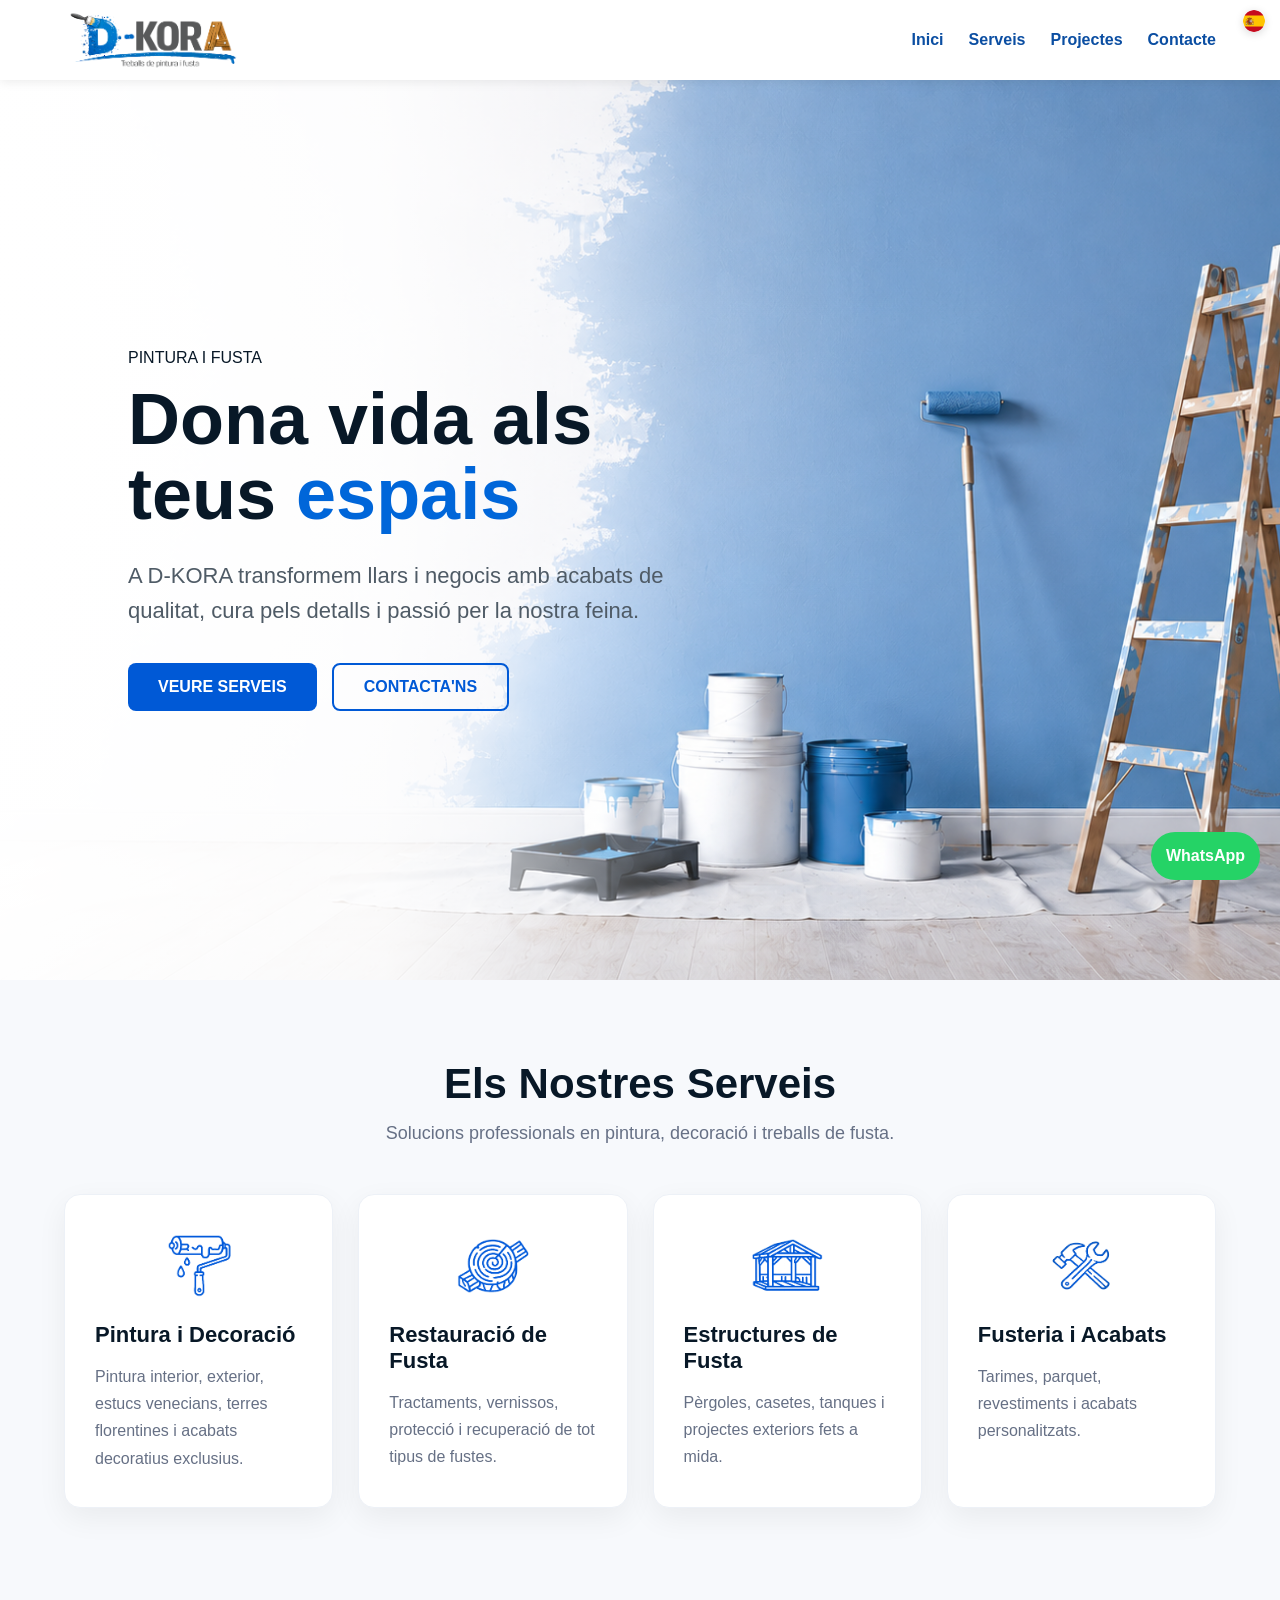
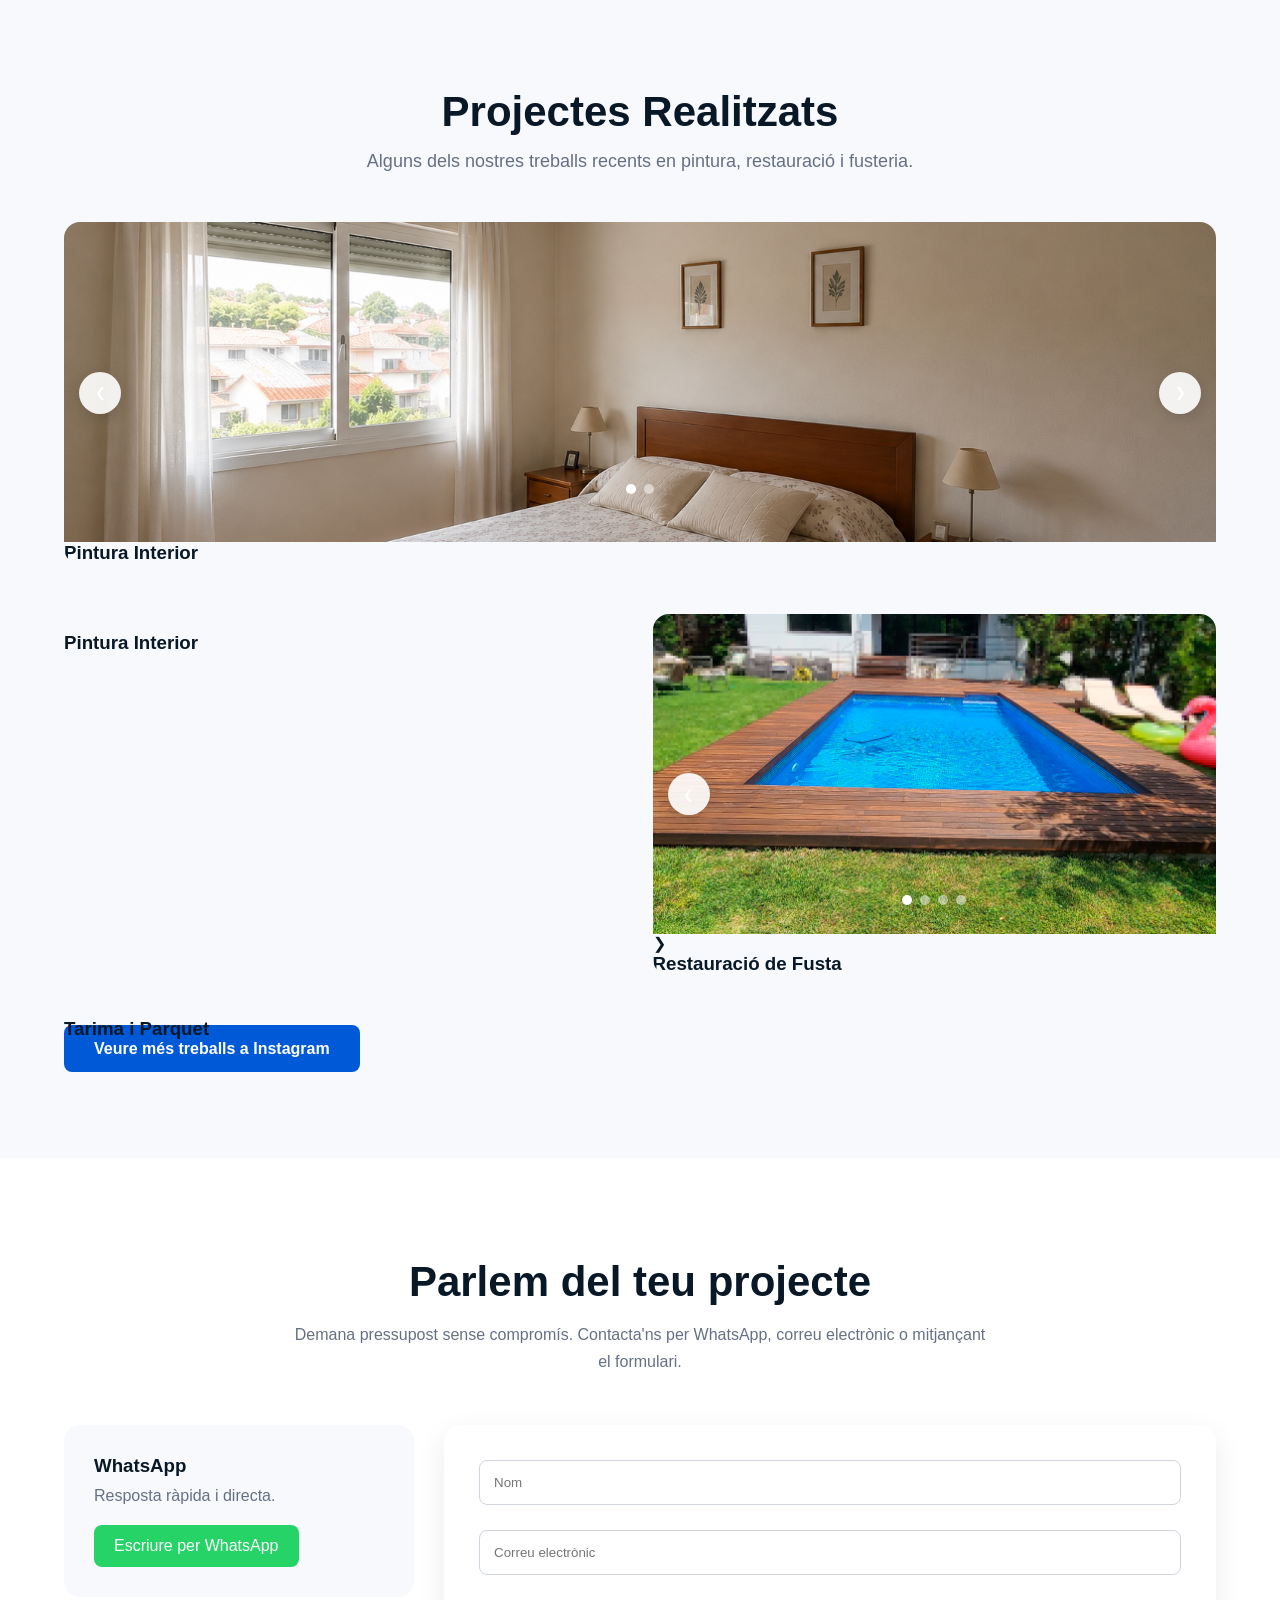
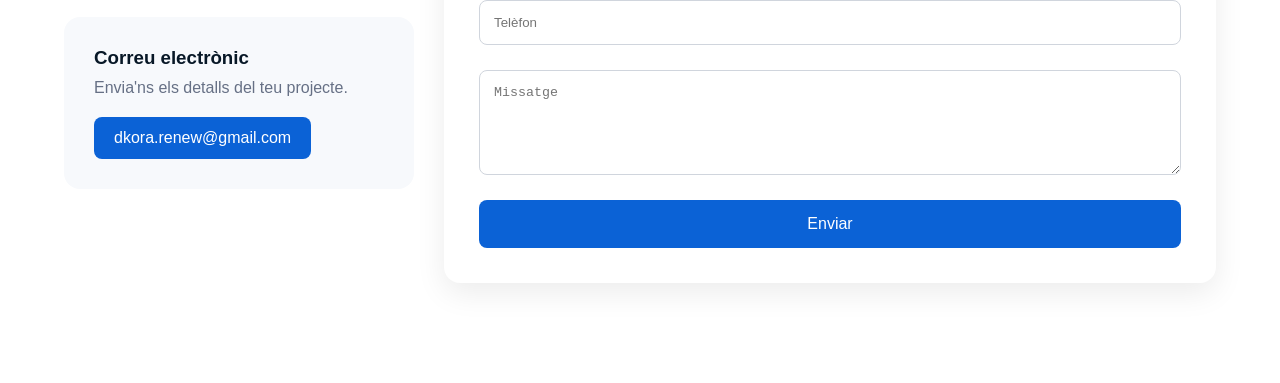
==== commit d769e584: "Update index.html" ====
--- a/index.html
+++ b/index.html
@@ -171,7 +171,24 @@
             Alguns dels nostres treballs recents en pintura,
             restauració i fusteria.
         </p>
-
+<div class="project-card large">
+
+    <button class="arrow prev">❮</button>
+
+    <img
+        src="img/projects/paint1.png"
+        class="project-image"
+        data-images="img/projects/paint1.png,img/projects/paint2.png">
+
+    <button class="arrow next">❯</button>
+
+    <div class="dots"></div>
+
+    <div class="project-info">
+        <h3>Pintura Interior</h3>
+    </div>
+
+</div>
         <div class="projects-grid">
 
             <div class="project-card large">
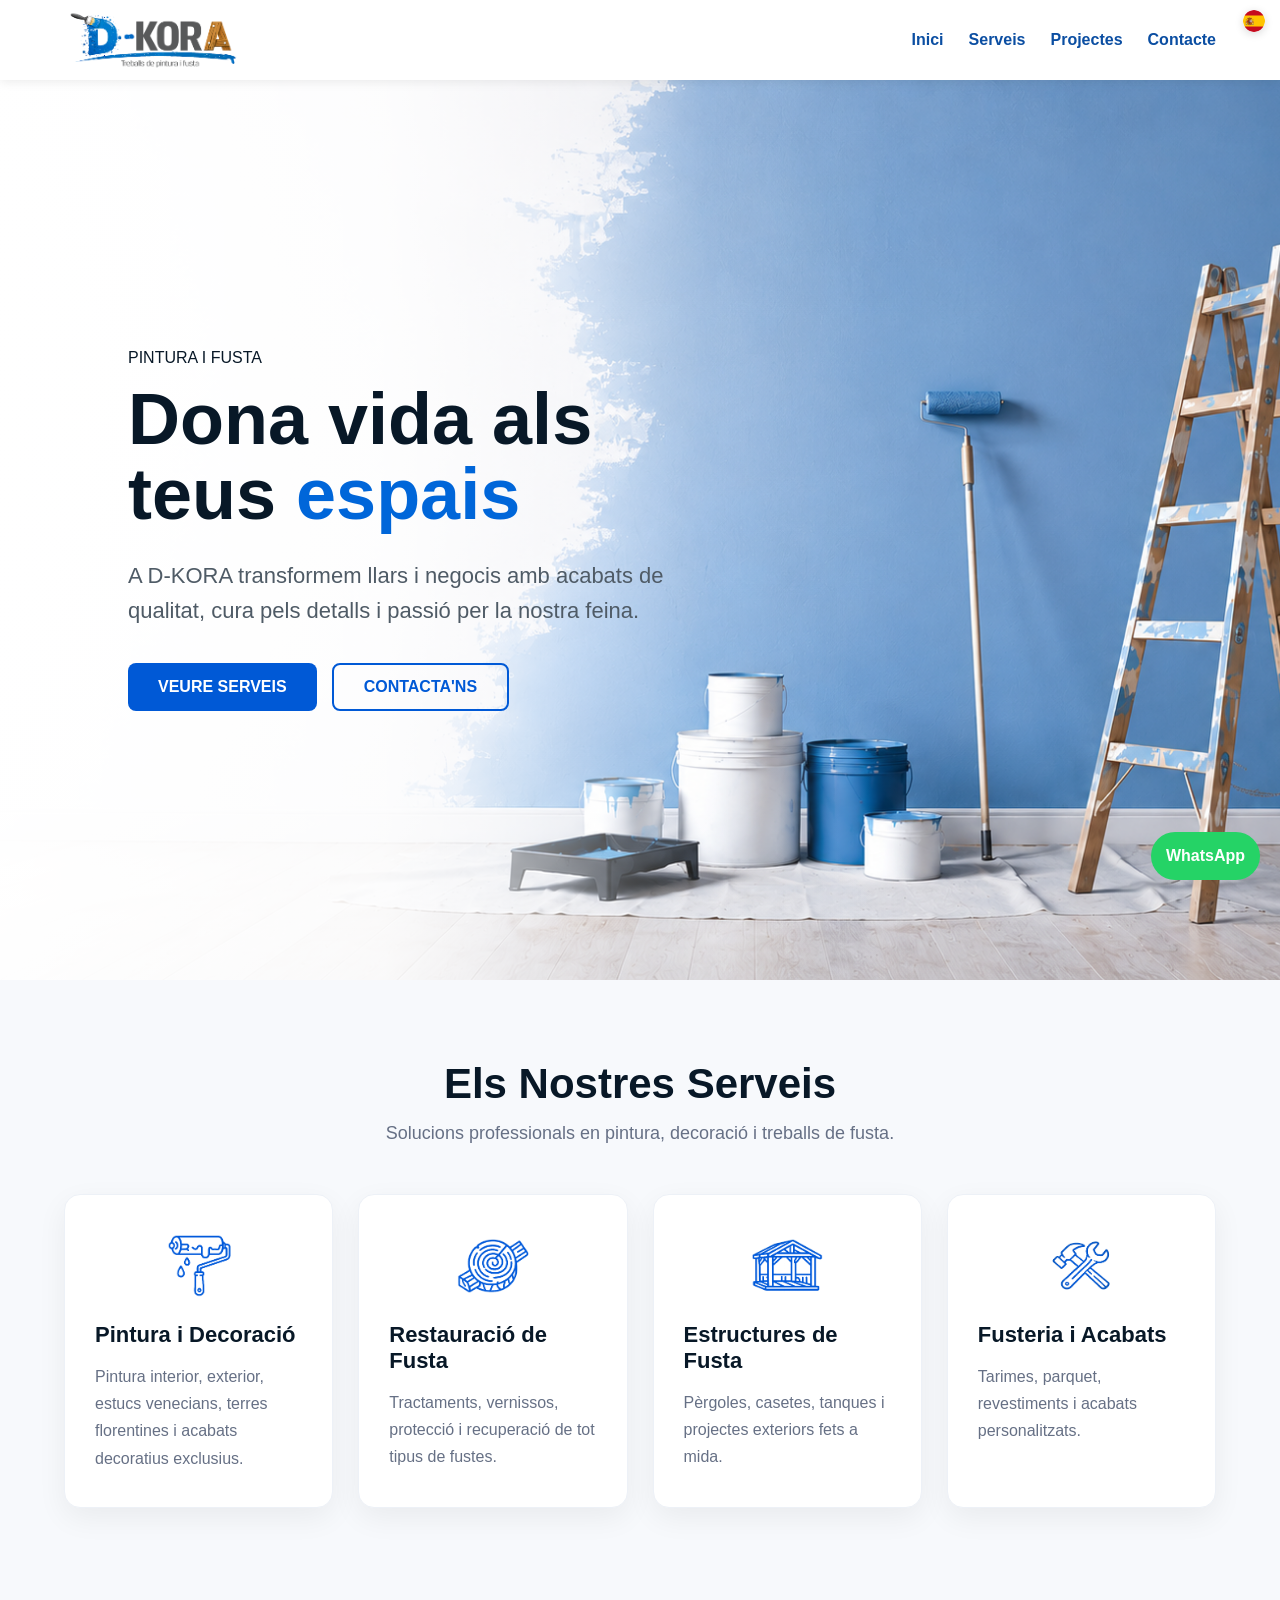
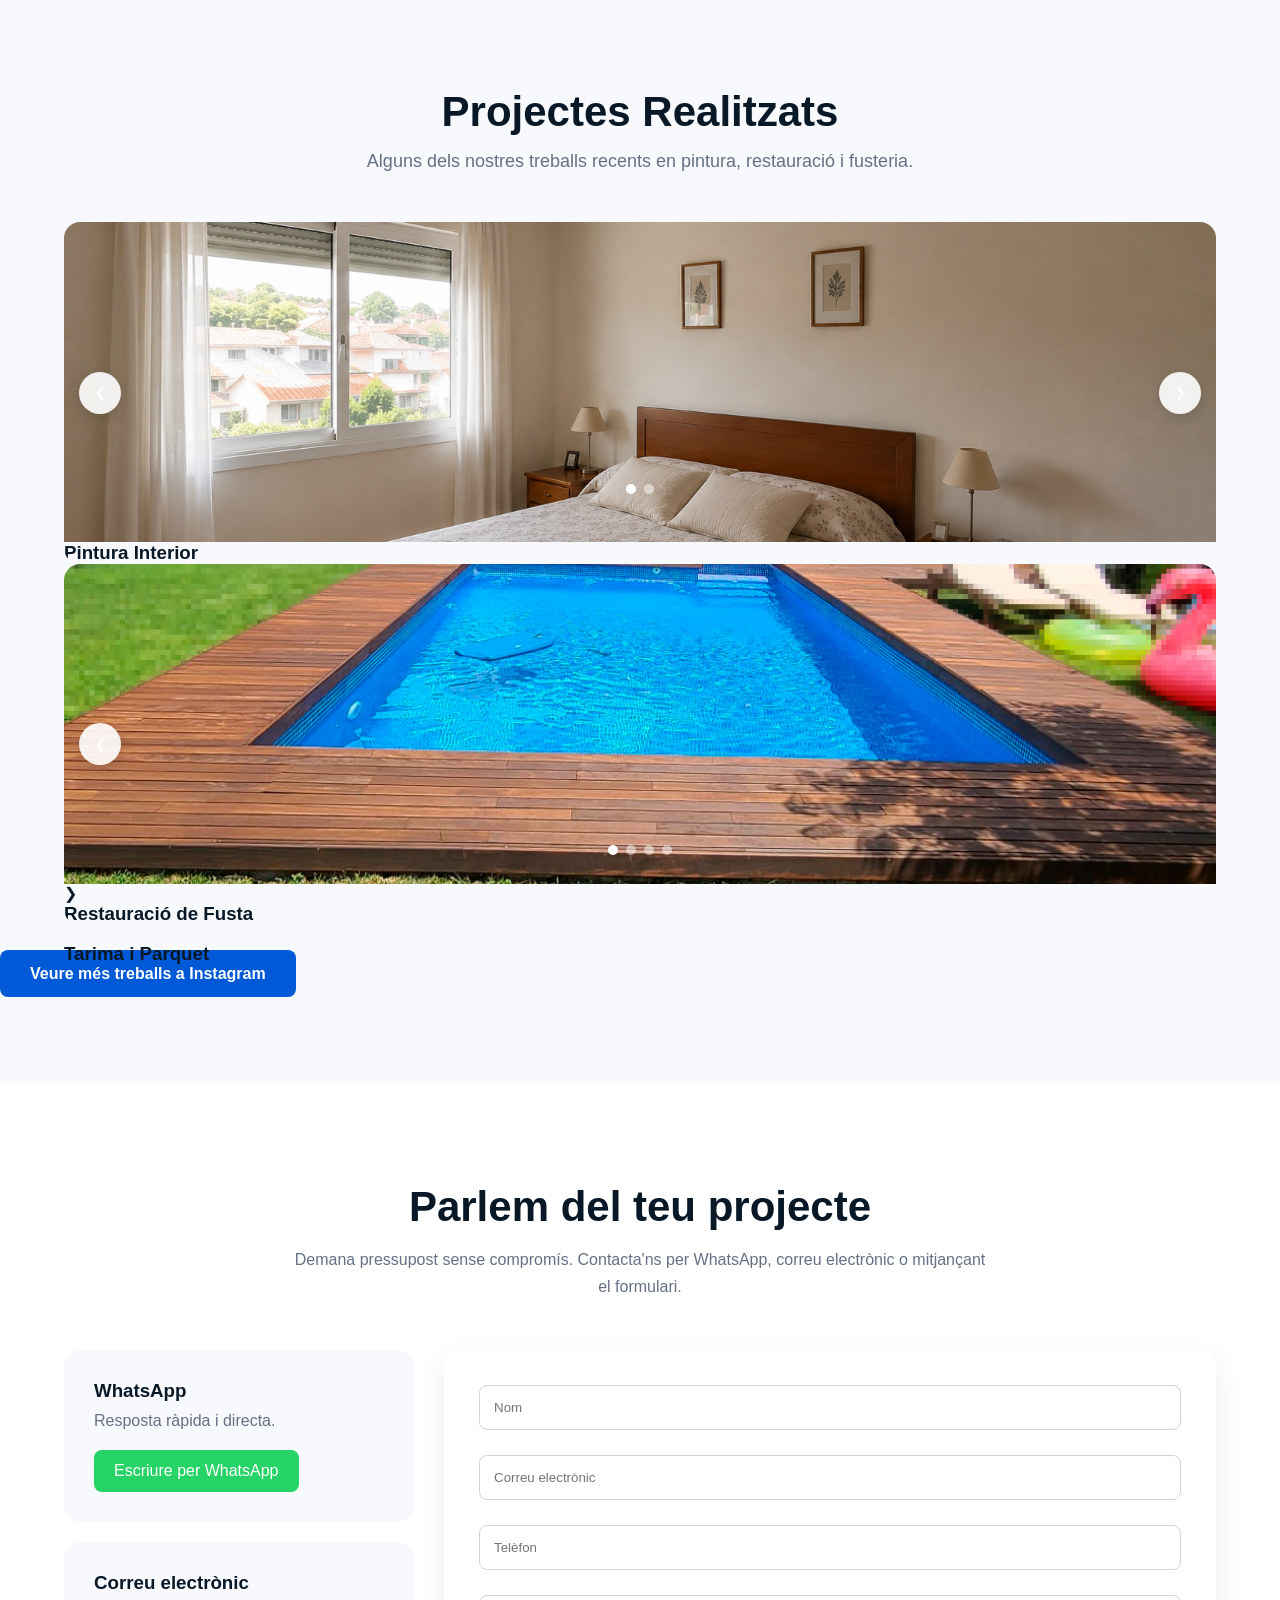
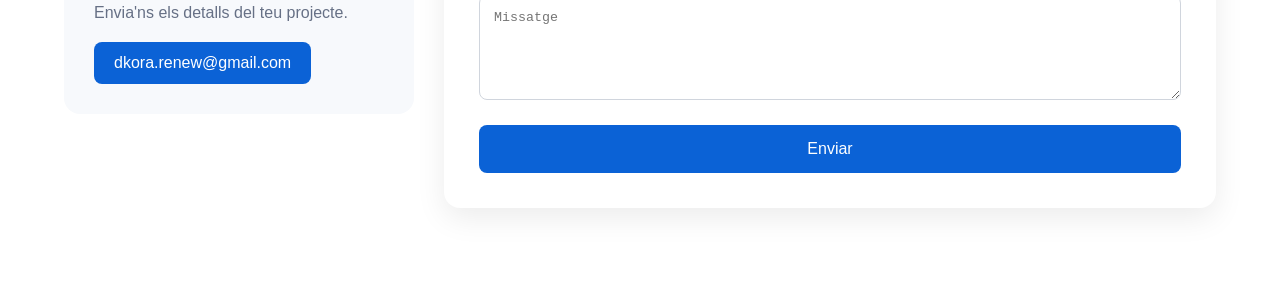
==== commit a7d7aef4: "Update index.html" ====
--- a/index.html
+++ b/index.html
@@ -189,14 +189,7 @@
     </div>
 
 </div>
-        <div class="projects-grid">
-
-            <div class="project-card large">
-                <img src="img/projecte1.jpg" alt="">
-                <div class="project-info">
-                    <h3>Pintura Interior</h3>
-                </div>
-            </div>
+ 
 <div class="project-card">
 
     <button class="arrow prev">❮</button>
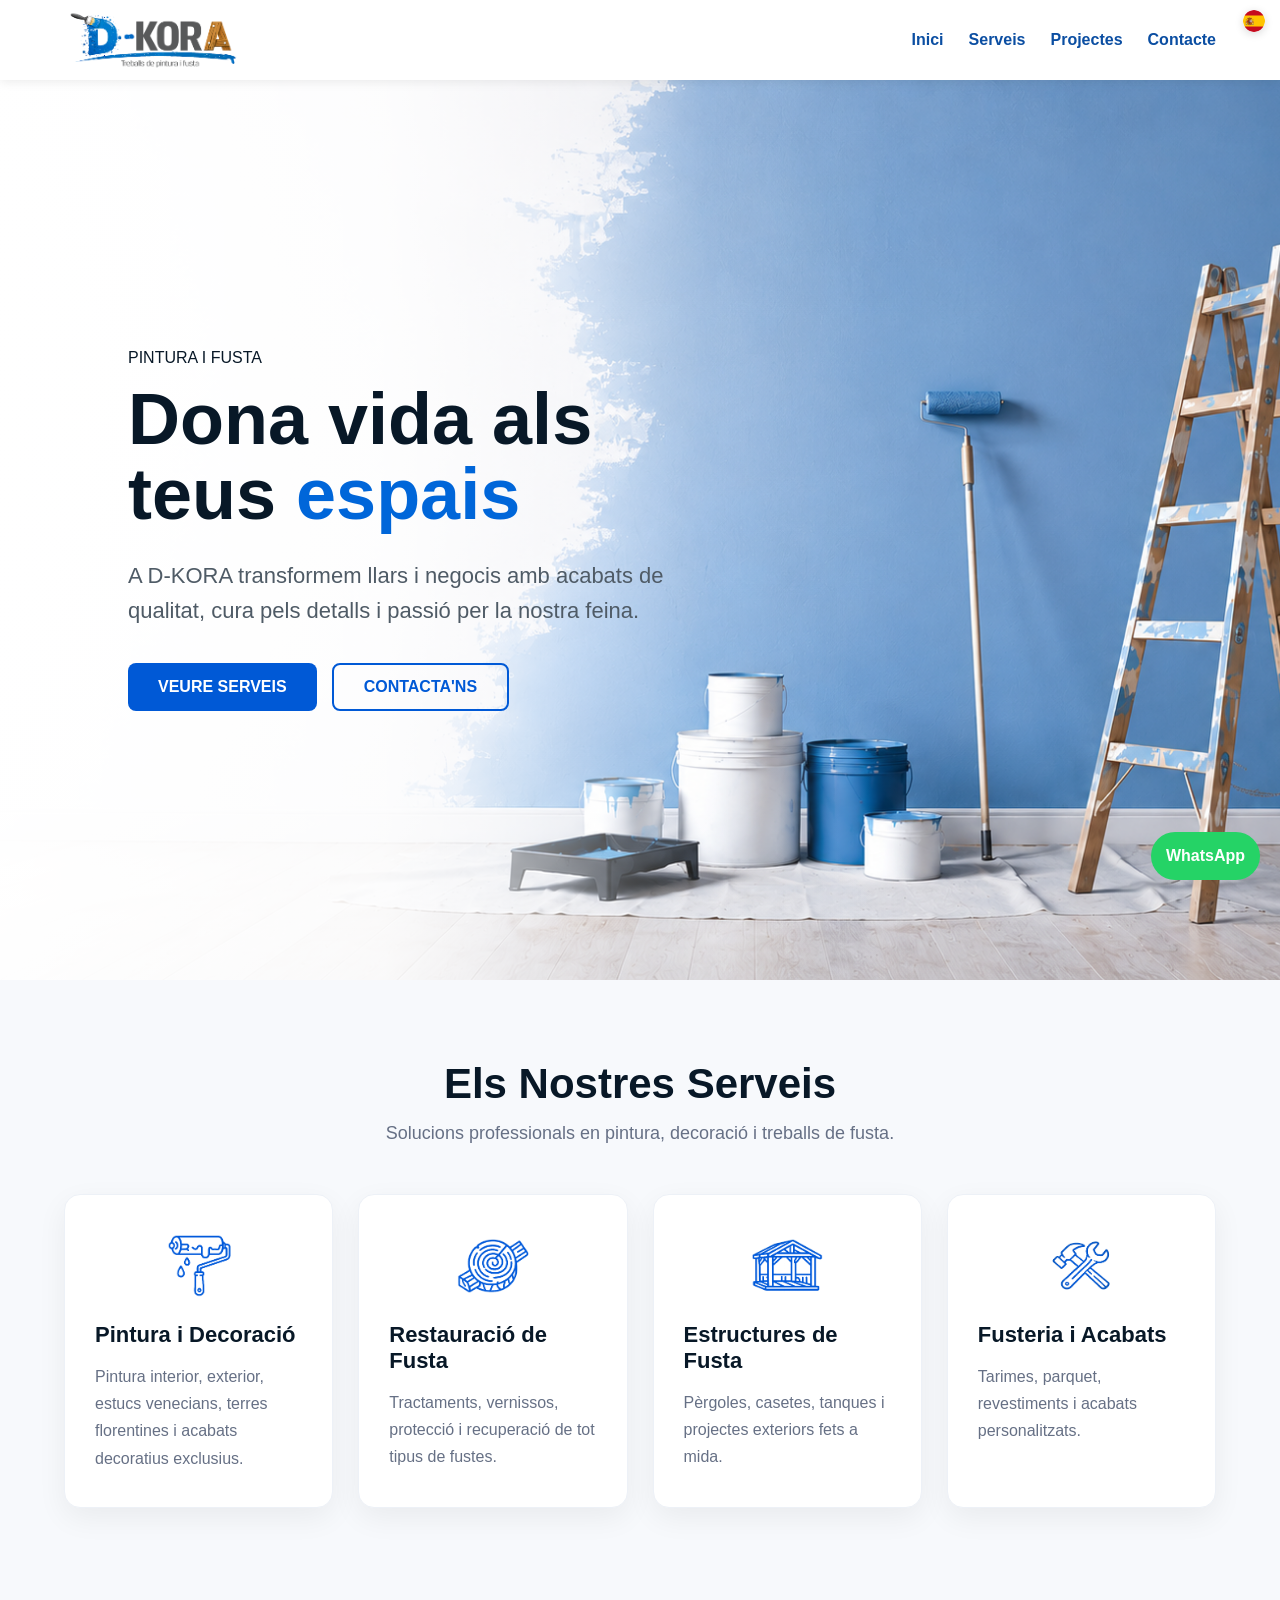
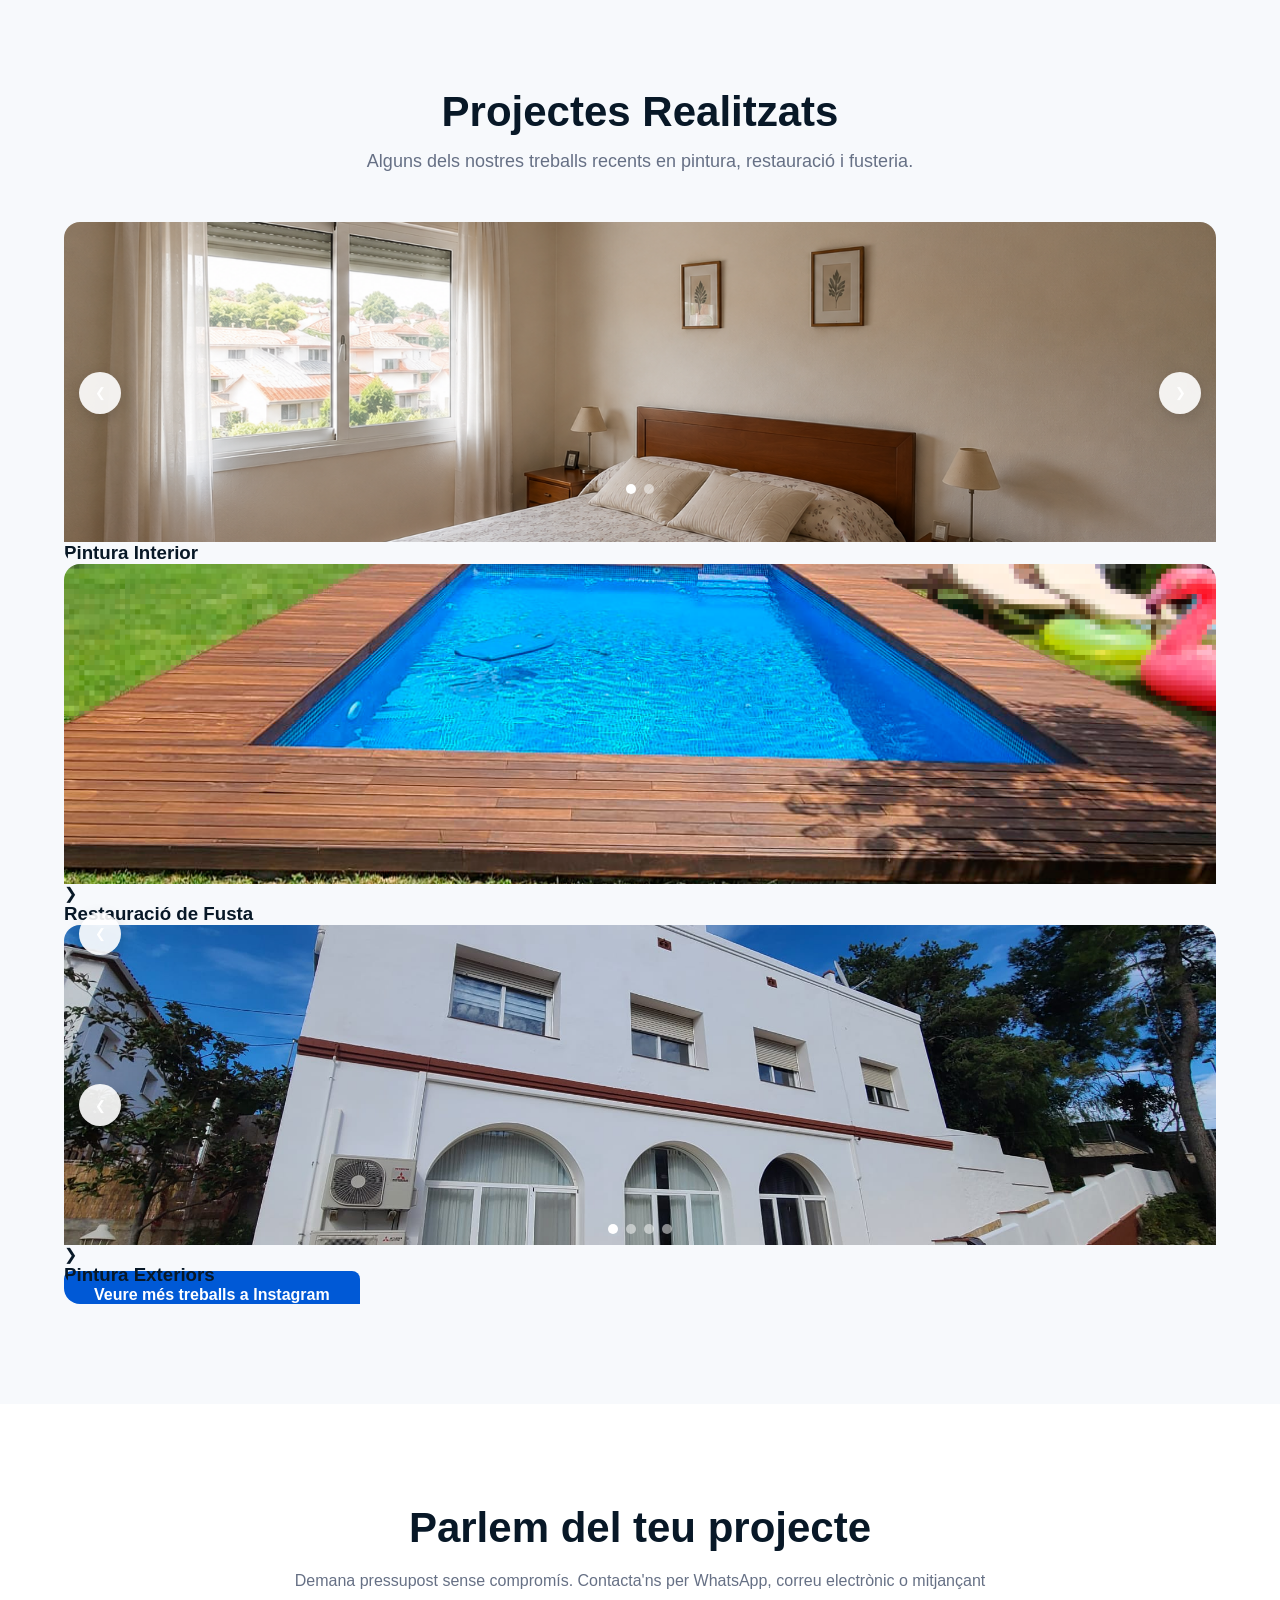
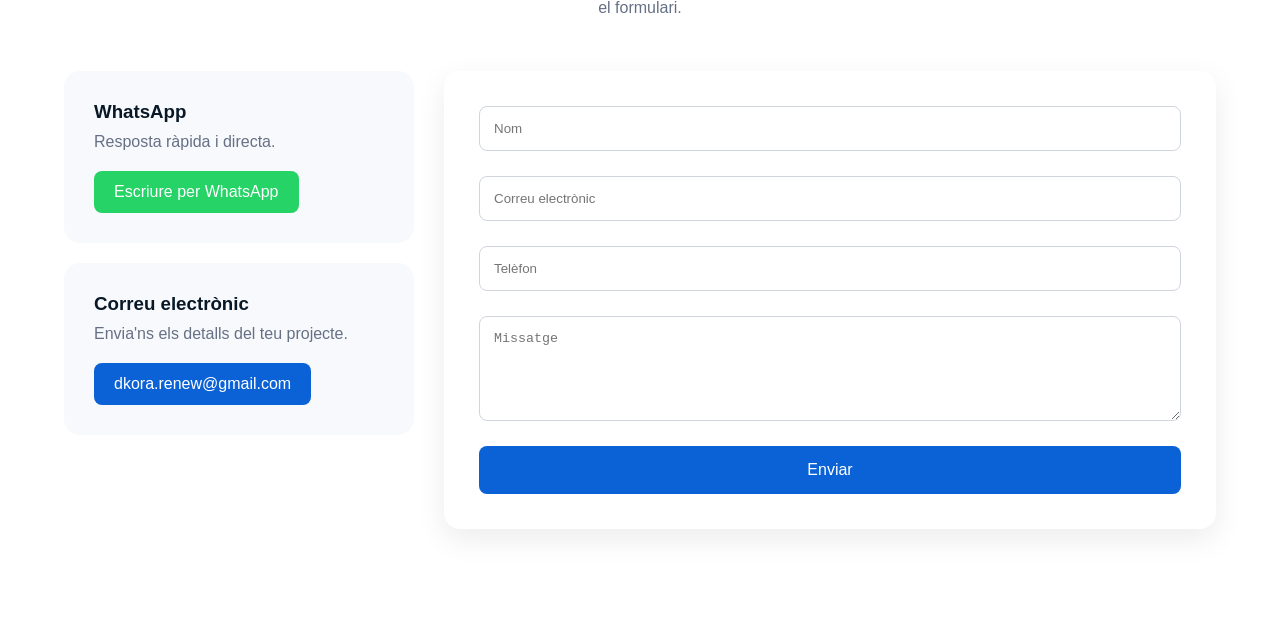
==== commit dcdc51bf: "Update index.html" ====
--- a/index.html
+++ b/index.html
@@ -206,16 +206,25 @@
         <h3>Restauració de Fusta</h3>
     </div>
 
+ <div class="project-card">
+
+    <button class="arrow prev">❮</button>
+
+    <img
+        src="img/projects/fachada1.jpeg"
+        class="project-image"
+        data-images="img/projects/fachada1.jpeg,img/projects/fachada2.jpeg>
+
+    <button class="arrow next">❯</button>
+    <div class="dots"></div>
+
+    <div class="project-info">
+        <h3>Pintura Exteriors</h3>
+    </div>
+
 </div>
 
-            <div class="project-card">
-                <img src="img/projecte4.jpg" alt="">
-                <div class="project-info">
-                    <h3>Tarima i Parquet</h3>
-                </div>
-            </div>
-
-        </div>
+  
 
         <a
             href="https://www.instagram.com/dkora.renew/"
